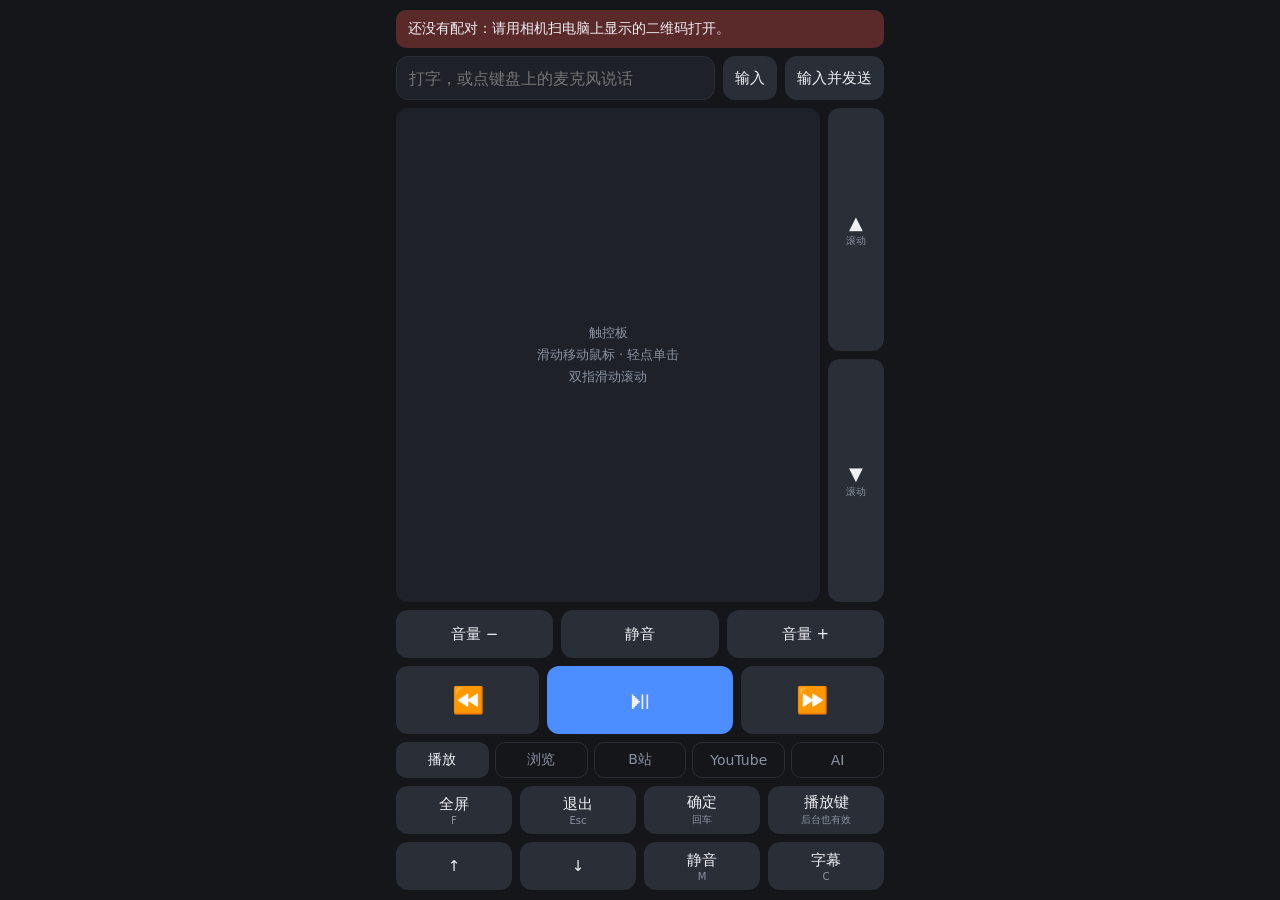
==== index.html @ 54c90971 "Merge feature/web-remote into dev" ====
<!doctype html>
<html lang="zh">
<head>
<meta charset="utf-8">
<meta name="viewport" content="width=device-width, initial-scale=1, maximum-scale=1, user-scalable=no, viewport-fit=cover">
<meta name="theme-color" content="#14161a">
<title>遥控器</title>
<style>
  :root { --bg:#14161a; --panel:#1e2127; --key:#2a2e36; --key-on:#3d4350; --text:#eef0f4; --dim:#8b93a3; --accent:#4c8dff; }
  * { box-sizing:border-box; -webkit-tap-highlight-color:transparent; -webkit-touch-callout:none; user-select:none; -webkit-user-select:none; }
  html { height:100%; }
  body { margin:0 auto; min-height:100%; min-height:100dvh; background:var(--bg); color:var(--text); font-family:system-ui,-apple-system,"PingFang SC",sans-serif; overscroll-behavior:none;
         display:flex; flex-direction:column; gap:8px; padding:10px 16px calc(10px + env(safe-area-inset-bottom)); max-width:520px; }
  html { background:var(--bg); }
  button { font:inherit; color:inherit; background:var(--key); border:0; border-radius:12px; min-height:48px; font-size:15px; padding:2px; touch-action:manipulation; }
  button.on { background:var(--key-on); }
  button small { display:block; font-size:10px; color:var(--dim); margin-top:1px; }
  .row { display:grid; gap:8px; }
  .c3 { grid-template-columns:repeat(3,1fr); }
  .c4 { grid-template-columns:repeat(4,1fr); }
  .main { grid-template-columns:1fr 1.3fr 1fr; }
  .main button { min-height:68px; font-size:26px; }
  .play { background:var(--accent); }
  .play.on { background:#3a6fd0; }
  .textrow { display:flex; gap:8px; }
  .textrow input { flex:1; min-width:0; font:inherit; font-size:16px; color:var(--text); background:var(--panel); border:1px solid var(--key); border-radius:12px; padding:0 12px; height:44px; user-select:text; -webkit-user-select:text; }
  .textrow button { min-height:44px; padding:0 12px; white-space:nowrap; }
  .padrow { flex:1; display:flex; gap:8px; min-height:140px; }
  #pad { flex:1; background:var(--panel); border-radius:12px; display:flex; align-items:center; justify-content:center; color:var(--dim); font-size:13px; text-align:center; line-height:1.7; touch-action:none; }
  #pad.on { background:#252931; }
  .strip { display:flex; flex-direction:column; gap:8px; width:56px; }
  .strip button { flex:1; font-size:18px; }
  .tabs { display:flex; gap:6px; }
  .tabs button { flex:1; min-height:36px; font-size:14px; border-radius:10px; background:transparent; color:var(--dim); border:1px solid var(--key); }
  .tabs button.sel { background:var(--key); color:var(--text); }
  .extra { display:none; }
  .extra.sel { display:grid; }
  #msg { display:none; background:#5a2a2a; border-radius:10px; padding:10px 12px; font-size:14px; }
</style>
</head>
<body>
<div id="msg"></div>

<div class="textrow">
  <input id="text" type="text" enterkeyhint="send" autocomplete="off" placeholder="打字，或点键盘上的麦克风说话">
  <button id="type">输入</button>
  <button id="typeEnter">输入并发送</button>
</div>

<div class="padrow">
  <div id="pad">触控板<br>滑动移动鼠标 · 轻点单击<br>双指滑动滚动</div>
  <div class="strip">
    <button data-scroll="250" data-repeat>▲<small>滚动</small></button>
    <button data-scroll="-250" data-repeat>▼<small>滚动</small></button>
  </div>
</div>

<div class="row c3">
  <button data-k="voldown" data-repeat>音量 −</button>
  <button data-k="mute">静音</button>
  <button data-k="volup" data-repeat>音量 +</button>
</div>

<div class="row main">
  <button data-k="left" data-repeat>⏪</button>
  <button data-k="space" class="play">⏯</button>
  <button data-k="right" data-repeat>⏩</button>
</div>

<div class="tabs">
  <button data-tab="play">播放</button>
  <button data-tab="web">浏览</button>
  <button data-tab="bili">B站</button>
  <button data-tab="yt">YouTube</button>
  <button data-tab="ai">AI</button>
</div>

<!-- data-k 是按键组合，mod 表示 Windows 的 Ctrl / Mac 的 Command；data-mac 是 Mac 上不同时的写法 -->
<div class="row c4 extra" id="play">
  <button data-k="f">全屏<small>F</small></button>
  <button data-k="esc">退出<small>Esc</small></button>
  <button data-k="enter">确定<small>回车</small></button>
  <button data-k="media">播放键<small>后台也有效</small></button>
  <button data-k="up" data-repeat>↑</button>
  <button data-k="down" data-repeat>↓</button>
  <button data-k="m">静音<small>M</small></button>
  <button data-k="c">字幕<small>C</small></button>
</div>

<div class="row c4 extra" id="web">
  <button data-k="alt+left" data-mac="mod+[">后退</button>
  <button data-k="alt+right" data-mac="mod+]">前进</button>
  <button data-k="mod+r">刷新</button>
  <button data-k="mod+l">地址栏</button>
  <button data-k="ctrl+shift+tab">◀ 标签</button>
  <button data-k="ctrl+tab">标签 ▶</button>
  <button data-k="mod+t">新标签</button>
  <button data-k="mod+w">关标签</button>
  <button data-k="shift+tab" data-repeat>上一项<small>Shift+Tab</small></button>
  <button data-k="tab" data-repeat>下一项<small>Tab</small></button>
  <button data-k="enter">确定<small>回车</small></button>
  <button data-k="alt+tab" data-mac="mod+tab">切换窗口</button>
  <button data-k="mod+=">放大</button>
  <button data-k="mod+-">缩小</button>
  <button data-k="pageup" data-repeat>上一页</button>
  <button data-k="pagedown" data-repeat>下一页</button>
</div>

<div class="row c4 extra" id="bili">
  <button data-k="[">上一集<small>[</small></button>
  <button data-k="]">下一集<small>]</small></button>
  <button data-k="d">弹幕<small>D</small></button>
  <button data-k="f">全屏<small>F</small></button>
  <button data-k="up" data-repeat>音量↑<small>播放器</small></button>
  <button data-k="down" data-repeat>音量↓<small>播放器</small></button>
  <button data-k="q">点赞<small>Q</small></button>
  <button data-k="e">收藏<small>E</small></button>
</div>

<div class="row c4 extra" id="yt">
  <button data-k="shift+p">上一个</button>
  <button data-k="shift+n">下一个</button>
  <button data-k="j" data-repeat>−10秒</button>
  <button data-k="l" data-repeat>+10秒</button>
  <button data-k="shift+,">减速</button>
  <button data-k="shift+.">加速</button>
  <button data-k="c">字幕<small>C</small></button>
  <button data-k="f">全屏<small>F</small></button>
  <button data-k="t">影院模式<small>T</small></button>
  <button data-k="i">小窗<small>I</small></button>
  <button data-k="m">静音<small>M</small></button>
  <button data-k="0">从头播<small>0</small></button>
</div>

<div class="row c4 extra" id="ai">
  <button data-k="win+h" data-mac="ctrl+alt+d">电脑听写<small>开 / 关</small></button>
  <button data-k="enter">发送<small>回车</small></button>
  <button data-k="shift+enter">换行</button>
  <button data-k="esc">停止<small>Esc</small></button>
  <button data-k="mod+shift+o">新对话</button>
  <button data-k="shift+esc">聚焦输入框<small>ChatGPT</small></button>
  <button data-k="alt+tab" data-mac="mod+tab">切换窗口</button>
  <button data-k="backspace" data-repeat>退格</button>
</div>

<script>
const PLATFORM = "__PLATFORM__";
const store = {
  get(k) { try { return localStorage.getItem(k); } catch (e) { return null; } },
  set(k, v) { try { localStorage.setItem(k, v); } catch (e) {} },
};
const token = location.hash.slice(1) || store.get("token") || "";
if (token) store.set("token", token);

const msg = document.getElementById("msg");
function showMsg(text) { msg.textContent = text; msg.style.display = text ? "block" : "none"; }
if (!token) showMsg("还没有配对：请用相机扫电脑上显示的二维码打开。");

function send(data) {
  return fetch("/api", {
    method: "POST",
    headers: { "Content-Type": "application/json", "X-Token": token },
    body: JSON.stringify(data),
  }).then(r => {
    if (r.status === 403) showMsg("配对失效：请重新扫电脑上的二维码。");
    else showMsg("");
  }).catch(() => showMsg("连不上电脑：确认遥控器程序开着，且手机和电脑在同一个 Wi-Fi。"));
}

// 按钮：按下立即触发，带 data-repeat 的长按连发
document.querySelectorAll("button[data-k], button[data-scroll]").forEach(btn => {
  let delay, repeat;
  const fire = () => send(btn.dataset.scroll
    ? { a: "scroll", dy: Number(btn.dataset.scroll) }
    : { a: "key", k: (PLATFORM === "mac" && btn.dataset.mac) || btn.dataset.k });
  const stop = () => { clearTimeout(delay); clearInterval(repeat); btn.classList.remove("on"); };
  btn.addEventListener("pointerdown", e => {
    e.preventDefault();
    btn.classList.add("on");
    fire();
    if (btn.hasAttribute("data-repeat")) delay = setTimeout(() => { repeat = setInterval(fire, 130); }, 400);
  });
  ["pointerup", "pointercancel", "pointerleave"].forEach(t => btn.addEventListener(t, stop));
  btn.addEventListener("contextmenu", e => e.preventDefault());
});

// 文字输入：手机上打字或听写，发到电脑当前的输入框里
const textInput = document.getElementById("text");
function sendText(enter) {
  const t = textInput.value.trim();
  if (!t && !enter) return;
  send({ a: "text", t, enter });
  textInput.value = "";
}
document.getElementById("type").addEventListener("click", () => sendText(false));
document.getElementById("typeEnter").addEventListener("click", () => sendText(true));
textInput.addEventListener("keydown", e => { if (e.key === "Enter") { e.preventDefault(); sendText(true); } });

// 分页
function selectTab(name) {
  document.querySelectorAll(".tabs button").forEach(b => b.classList.toggle("sel", b.dataset.tab === name));
  document.querySelectorAll(".extra").forEach(d => d.classList.toggle("sel", d.id === name));
  store.set("tab", name);
}
document.querySelectorAll(".tabs button").forEach(b => b.addEventListener("pointerdown", () => selectTab(b.dataset.tab)));
selectTab(document.querySelector('.extra[id="' + store.get("tab") + '"]') ? store.get("tab") : "play");

// 触控板
const pad = document.getElementById("pad");
const SPEED = 1.7;
const pointers = new Map();
let pending = { dx: 0, dy: 0, scroll: 0 }, busy = false;
let travel = 0, startTime = 0, maxPointers = 0;

function flush() {
  if (busy) return;
  const dx = Math.round(pending.dx), dy = Math.round(pending.dy), scroll = Math.round(pending.scroll);
  if (!dx && !dy && !scroll) return;
  pending.dx -= dx; pending.dy -= dy; pending.scroll -= scroll;
  busy = true;
  const jobs = [];
  if (dx || dy) jobs.push(send({ a: "move", dx, dy }));
  if (scroll) jobs.push(send({ a: "scroll", dy: scroll }));
  Promise.all(jobs).then(() => { busy = false; flush(); });
}

pad.addEventListener("pointerdown", e => {
  pad.setPointerCapture(e.pointerId);
  if (pointers.size === 0) { travel = 0; startTime = Date.now(); maxPointers = 0; }
  pointers.set(e.pointerId, { x: e.clientX, y: e.clientY });
  maxPointers = Math.max(maxPointers, pointers.size);
  pad.classList.add("on");
});
pad.addEventListener("pointermove", e => {
  const last = pointers.get(e.pointerId);
  if (!last) return;
  const dx = e.clientX - last.x, dy = e.clientY - last.y;
  last.x = e.clientX; last.y = e.clientY;
  travel += Math.abs(dx) + Math.abs(dy);
  if (pointers.size === 1) { pending.dx += dx * SPEED; pending.dy += dy * SPEED; }
  else pending.scroll += dy / pointers.size * 2.5;
  flush();
});
function padUp(e) {
  if (!pointers.delete(e.pointerId) || pointers.size) return;
  pad.classList.remove("on");
  if (e.type === "pointerup" && maxPointers === 1 && travel < 8 && Date.now() - startTime < 300) send({ a: "click" });
}
pad.addEventListener("pointerup", padUp);
pad.addEventListener("pointercancel", padUp);
</script>
</body>
</html>
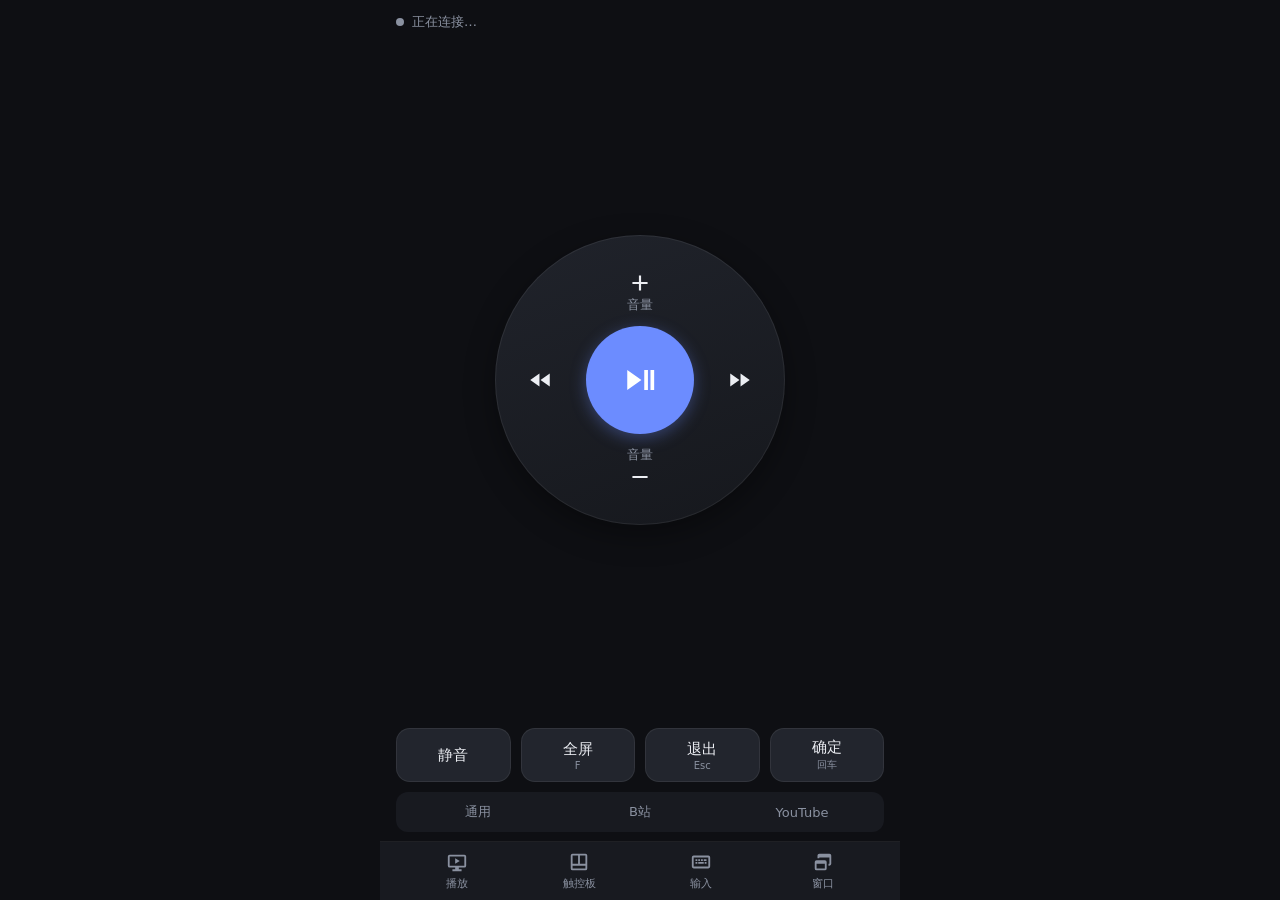
==== commit 5f9aafa9: "Redesign phone UI into four screens and add window switching Split the single crowded page into Play" ====
--- a/index.html
+++ b/index.html
@@ -3,148 +3,254 @@
 <head>
 <meta charset="utf-8">
 <meta name="viewport" content="width=device-width, initial-scale=1, maximum-scale=1, user-scalable=no, viewport-fit=cover">
-<meta name="theme-color" content="#14161a">
+<meta name="theme-color" content="#0e0f13">
+<meta name="apple-mobile-web-app-capable" content="yes">
+<meta name="mobile-web-app-capable" content="yes">
+<meta name="apple-mobile-web-app-status-bar-style" content="black-translucent">
+<meta name="apple-mobile-web-app-title" content="遥控器">
 <title>遥控器</title>
 <style>
-  :root { --bg:#14161a; --panel:#1e2127; --key:#2a2e36; --key-on:#3d4350; --text:#eef0f4; --dim:#8b93a3; --accent:#4c8dff; }
+  :root {
+    --bg:#0e0f13; --surface:#181a20; --key:#22252d; --key-on:#343945; --line:rgba(255,255,255,.07);
+    --text:#eceef3; --dim:#8a91a0; --accent:#6c8cff; --accent-on:#5270e0; --ok:#4cc38a; --bad:#e5645f;
+    --keyh:clamp(40px, 6.4dvh, 54px); --gap:10px;
+  }
   * { box-sizing:border-box; -webkit-tap-highlight-color:transparent; -webkit-touch-callout:none; user-select:none; -webkit-user-select:none; }
-  html { height:100%; }
-  body { margin:0 auto; min-height:100%; min-height:100dvh; background:var(--bg); color:var(--text); font-family:system-ui,-apple-system,"PingFang SC",sans-serif; overscroll-behavior:none;
-         display:flex; flex-direction:column; gap:8px; padding:10px 16px calc(10px + env(safe-area-inset-bottom)); max-width:520px; }
-  html { background:var(--bg); }
-  button { font:inherit; color:inherit; background:var(--key); border:0; border-radius:12px; min-height:48px; font-size:15px; padding:2px; touch-action:manipulation; }
-  button.on { background:var(--key-on); }
+  html { height:100%; background:var(--bg); }
+  body { margin:0 auto; height:100%; height:100dvh; max-width:520px; overflow:hidden; overscroll-behavior:none;
+         background:var(--bg); color:var(--text); font-family:system-ui,-apple-system,"PingFang SC","Microsoft YaHei",sans-serif;
+         display:flex; flex-direction:column; padding:calc(8px + env(safe-area-inset-top)) 16px 0; }
+  svg { width:22px; height:22px; fill:currentColor; display:block; margin:0 auto; pointer-events:none; }
+
+  /* 顶部状态 */
+  header { display:flex; align-items:center; gap:8px; height:28px; flex:none; font-size:13px; color:var(--dim); }
+  #dot { width:8px; height:8px; border-radius:50%; background:var(--dim); }
+  #dot.ok { background:var(--ok); } #dot.bad { background:var(--bad); }
+
+  /* 按键 */
+  button { font:inherit; color:inherit; background:var(--key); border:0; border-radius:14px; height:var(--keyh); font-size:15px; padding:0 2px;
+           box-shadow:inset 0 0 0 1px var(--line); touch-action:manipulation; transition:transform .08s, background .08s; }
+  button.on { background:var(--key-on); transform:scale(.96); }
   button small { display:block; font-size:10px; color:var(--dim); margin-top:1px; }
-  .row { display:grid; gap:8px; }
-  .c3 { grid-template-columns:repeat(3,1fr); }
-  .c4 { grid-template-columns:repeat(4,1fr); }
-  .main { grid-template-columns:1fr 1.3fr 1fr; }
-  .main button { min-height:68px; font-size:26px; }
-  .play { background:var(--accent); }
-  .play.on { background:#3a6fd0; }
-  .textrow { display:flex; gap:8px; }
-  .textrow input { flex:1; min-width:0; font:inherit; font-size:16px; color:var(--text); background:var(--panel); border:1px solid var(--key); border-radius:12px; padding:0 12px; height:44px; user-select:text; -webkit-user-select:text; }
-  .textrow button { min-height:44px; padding:0 12px; white-space:nowrap; }
-  .padrow { flex:1; display:flex; gap:8px; min-height:140px; }
-  #pad { flex:1; background:var(--panel); border-radius:12px; display:flex; align-items:center; justify-content:center; color:var(--dim); font-size:13px; text-align:center; line-height:1.7; touch-action:none; }
-  #pad.on { background:#252931; }
-  .strip { display:flex; flex-direction:column; gap:8px; width:56px; }
-  .strip button { flex:1; font-size:18px; }
-  .tabs { display:flex; gap:6px; }
-  .tabs button { flex:1; min-height:36px; font-size:14px; border-radius:10px; background:transparent; color:var(--dim); border:1px solid var(--key); }
-  .tabs button.sel { background:var(--key); color:var(--text); }
-  .extra { display:none; }
-  .extra.sel { display:grid; }
-  #msg { display:none; background:#5a2a2a; border-radius:10px; padding:10px 12px; font-size:14px; }
+  .grid { display:grid; grid-template-columns:repeat(4,1fr); gap:var(--gap); }
+  .label { font-size:12px; color:var(--dim); margin:2px 2px -4px; }
+
+  /* 页面 */
+  .screen { flex:1; min-height:0; display:none; flex-direction:column; gap:var(--gap); padding:6px 0 10px; }
+  body[data-screen="play"] #play, body[data-screen="pad"] #padscreen, body[data-screen="type"] #type, body[data-screen="wins"] #wins { display:flex; }
+
+  /* 窗口页 */
+  #winlist { flex:1; min-height:0; overflow-y:auto; -webkit-overflow-scrolling:touch; display:flex; flex-direction:column; gap:6px; border-radius:14px; }
+  #winlist button { flex:none; height:auto; min-height:52px; padding:8px 14px; text-align:left; font-size:14px; touch-action:pan-y;
+                    white-space:nowrap; overflow:hidden; text-overflow:ellipsis; background:var(--surface); }
+  #winlist button small { margin:0 0 2px; font-size:11px; }
+  #winlist button.active { box-shadow:inset 0 0 0 1.5px var(--accent); }
+  #winlist p { color:var(--dim); font-size:13px; text-align:center; margin:auto; }
+
+  /* 播放页：圆盘 */
+  .ringwrap { flex:1; min-height:0; display:flex; align-items:center; justify-content:center; }
+  .ring { --size:min(68vw, 36dvh, 290px); width:var(--size); height:var(--size); border-radius:50%; overflow:hidden; flex:none;
+          background:linear-gradient(160deg,#20232b,#16181d); box-shadow:inset 0 0 0 1px var(--line), 0 10px 30px rgba(0,0,0,.35);
+          display:grid; grid-template:1fr 1.2fr 1fr / 1fr 1.2fr 1fr; }
+  .ring button { background:transparent; box-shadow:none; border-radius:0; height:auto; font-size:13px; color:var(--dim); }
+  .ring button svg { width:26px; height:26px; color:var(--text); }
+  .ring button.on { background:rgba(255,255,255,.07); transform:none; }
+  .ring .up { grid-area:1/1/2/4; padding-top:8%; } .ring .down { grid-area:3/1/4/4; padding-bottom:8%; }
+  .ring .lt { grid-area:2/1; } .ring .rt { grid-area:2/3; }
+  .ring .mid { grid-area:2/2; border-radius:50%; background:var(--accent); color:#fff; box-shadow:0 4px 16px rgba(108,140,255,.35); }
+  .ring .mid svg { width:34px; height:34px; color:#fff; }
+  .ring .mid.on { background:var(--accent-on); transform:scale(.95); }
+
+  /* 网站切换 */
+  .chips { display:flex; gap:6px; background:var(--surface); border-radius:12px; padding:4px; flex:none; }
+  .chips button { flex:1; height:32px; font-size:13px; border-radius:9px; background:transparent; box-shadow:none; color:var(--dim); }
+  .chips button.sel { background:var(--key-on); color:var(--text); }
+  .site { display:none; } .site.sel { display:grid; }
+
+  /* 触控板页 */
+  .padrow { flex:1; min-height:120px; display:flex; gap:var(--gap); }
+  #pad { flex:1; background:var(--surface); border-radius:18px; box-shadow:inset 0 0 0 1px var(--line); display:flex; align-items:center; justify-content:center;
+         color:var(--dim); font-size:12px; text-align:center; line-height:1.9; touch-action:none; }
+  #pad.on { background:#1d2027; }
+  .strip { display:flex; flex-direction:column; gap:var(--gap); width:52px; }
+  .strip button { flex:1; height:auto; }
+
+  /* 输入页 */
+  textarea { font:inherit; font-size:16px; color:var(--text); background:var(--surface); border:0; box-shadow:inset 0 0 0 1px var(--line); border-radius:14px;
+             padding:12px 14px; height:92px; resize:none; outline:none; flex:none; user-select:text; -webkit-user-select:text; }
+  textarea:focus { box-shadow:inset 0 0 0 1.5px var(--accent); }
+  .sendrow { display:grid; grid-template-columns:1fr 1.4fr; gap:var(--gap); }
+  .primary { background:var(--accent); color:#fff; box-shadow:none; } .primary.on { background:var(--accent-on); }
+  .spacer { flex:1; }
+
+  /* 常驻的音量和播放 */
+  .dock { display:grid; grid-template-columns:1fr 1.3fr 1fr; gap:var(--gap); flex:none; }
+  body[data-screen="play"] .dock { display:none; }
+
+  /* 底部导航 */
+  nav { display:flex; flex:none; margin:0 -16px; padding:6px 16px calc(6px + env(safe-area-inset-bottom)); background:var(--surface); box-shadow:0 -1px 0 var(--line); }
+  nav button { flex:1; height:46px; background:transparent; box-shadow:none; border-radius:10px; color:var(--dim); font-size:11px; }
+  nav button svg { margin-bottom:3px; }
+  nav button.sel { color:var(--accent); }
+  nav button.on { transform:none; background:transparent; }
+
+  #toast { position:fixed; left:50%; top:calc(44px + env(safe-area-inset-top)); transform:translateX(-50%); max-width:86vw; background:#2b2f39; color:var(--text);
+           padding:9px 14px; border-radius:12px; font-size:13px; box-shadow:0 6px 24px rgba(0,0,0,.4); opacity:0; pointer-events:none; transition:opacity .2s; z-index:9; }
+  #toast.show { opacity:1; } #toast.bad { background:#5a2a2a; }
 </style>
 </head>
-<body>
-<div id="msg"></div>
-
-<div class="textrow">
-  <input id="text" type="text" enterkeyhint="send" autocomplete="off" placeholder="打字，或点键盘上的麦克风说话">
-  <button id="type">输入</button>
-  <button id="typeEnter">输入并发送</button>
+<body data-screen="play">
+
+<svg style="display:none">
+  <symbol id="i-play" viewBox="0 0 24 24"><path d="M3 5v14l10-7zM15 5h2.6v14H15zM19.4 5H22v14h-2.6z"/></symbol>
+  <symbol id="i-rew" viewBox="0 0 24 24"><path d="M11.5 6v12L3 12zM21 6v12l-8.5-6z"/></symbol>
+  <symbol id="i-ff" viewBox="0 0 24 24"><path d="M12.5 6v12l8.5-6zM3 6v12l8.5-6z"/></symbol>
+  <symbol id="i-plus" viewBox="0 0 24 24"><path d="M11 5h2v6h6v2h-6v6h-2v-6H5v-2h6z"/></symbol>
+  <symbol id="i-minus" viewBox="0 0 24 24"><path d="M5 11h14v2H5z"/></symbol>
+  <symbol id="i-pad" viewBox="0 0 24 24"><path d="M5 3h14a2 2 0 0 1 2 2v14a2 2 0 0 1-2 2H5a2 2 0 0 1-2-2V5a2 2 0 0 1 2-2zm0 2v9h6V5zm8 0v9h6V5zM5 16v3h14v-3z"/></symbol>
+  <symbol id="i-kbd" viewBox="0 0 24 24"><path d="M4 5h16a2 2 0 0 1 2 2v10a2 2 0 0 1-2 2H4a2 2 0 0 1-2-2V7a2 2 0 0 1 2-2zm0 2v10h16V7zm2 2h2v2H6zm3 0h2v2H9zm3 0h2v2h-2zm3 0h3v2h-3zM6 12h2v2H6zm3 0h6v2H9zm7 0h2v2h-2z"/></symbol>
+  <symbol id="i-win" viewBox="0 0 24 24"><path d="M8 3h11a2 2 0 0 1 2 2v9a2 2 0 0 1-2 2h-1v-2h1V7H8v1H6V5a2 2 0 0 1 2-2zM5 10h9a2 2 0 0 1 2 2v7a2 2 0 0 1-2 2H5a2 2 0 0 1-2-2v-7a2 2 0 0 1 2-2zm0 4v5h9v-5z"/></symbol>
+  <symbol id="i-tv"viewBox="0 0 24 24"><path d="M4 4h16a2 2 0 0 1 2 2v10a2 2 0 0 1-2 2h-6v2h3v2H7v-2h3v-2H4a2 2 0 0 1-2-2V6a2 2 0 0 1 2-2zm0 2v10h16V6zm6 2l5 3-5 3z"/></symbol>
+</svg>
+
+<header><span id="dot"></span><span id="status">正在连接…</span></header>
+<div id="toast"></div>
+
+<!-- data-k 是按键组合；mod 表示 Windows 的 Ctrl / Mac 的 Command；data-mac 是 Mac 上写法不同时用的；data-repeat 表示长按连发 -->
+
+<!-- 播放 -->
+<section class="screen" id="play">
+  <div class="ringwrap">
+    <div class="ring">
+      <button class="up" data-k="volup" data-repeat><svg><use href="#i-plus"/></svg>音量</button>
+      <button class="lt" data-k="left" data-repeat><svg><use href="#i-rew"/></svg></button>
+      <button class="mid" data-k="space"><svg><use href="#i-play"/></svg></button>
+      <button class="rt" data-k="right" data-repeat><svg><use href="#i-ff"/></svg></button>
+      <button class="down" data-k="voldown" data-repeat>音量<svg><use href="#i-minus"/></svg></button>
+    </div>
+  </div>
+
+  <div class="grid">
+    <button data-k="mute">静音</button>
+    <button data-k="f">全屏<small>F</small></button>
+    <button data-k="esc">退出<small>Esc</small></button>
+    <button data-k="enter">确定<small>回车</small></button>
+  </div>
+
+  <div class="chips">
+    <button data-site="any">通用</button>
+    <button data-site="bili">B站</button>
+    <button data-site="yt">YouTube</button>
+  </div>
+
+  <div class="grid site" id="any">
+    <button data-k="up" data-repeat>↑</button>
+    <button data-k="down" data-repeat>↓</button>
+    <button data-k="c">字幕<small>C</small></button>
+    <button data-k="media">播放键<small>后台也有效</small></button>
+  </div>
+  <div class="grid site" id="bili">
+    <button data-k="[">上一集</button>
+    <button data-k="]">下一集</button>
+    <button data-k="d">弹幕</button>
+    <button data-k="m">静音<small>播放器</small></button>
+    <button data-k="up" data-repeat>音量 +<small>播放器</small></button>
+    <button data-k="down" data-repeat>音量 −<small>播放器</small></button>
+    <button data-k="q">点赞</button>
+    <button data-k="e">收藏</button>
+  </div>
+  <div class="grid site" id="yt">
+    <button data-k="shift+p">上一个</button>
+    <button data-k="shift+n">下一个</button>
+    <button data-k="j" data-repeat>−10 秒</button>
+    <button data-k="l" data-repeat>+10 秒</button>
+    <button data-k="shift+,">减速</button>
+    <button data-k="shift+.">加速</button>
+    <button data-k="c">字幕</button>
+    <button data-k="t">影院模式</button>
+  </div>
+</section>
+
+<!-- 触控板 -->
+<section class="screen" id="padscreen">
+  <div class="padrow">
+    <div id="pad">滑动移动鼠标　轻点单击　连点两下双击<br>双指轻点右键　双指滑动滚动</div>
+    <div class="strip">
+      <button data-scroll="250" data-repeat>▲</button>
+      <button data-scroll="-250" data-repeat>▼</button>
+    </div>
+  </div>
+  <div class="label">浏览器</div>
+  <div class="grid">
+    <button data-k="alt+left" data-mac="mod+[">后退</button>
+    <button data-k="alt+right" data-mac="mod+]">前进</button>
+    <button data-k="mod+r">刷新</button>
+    <button data-k="mod+w">关标签</button>
+    <button data-k="ctrl+shift+tab">◀ 标签</button>
+    <button data-k="ctrl+tab">标签 ▶</button>
+    <button data-k="mod+-">缩小</button>
+    <button data-k="mod+=">放大</button>
+  </div>
+</section>
+
+<!-- 输入 -->
+<section class="screen" id="type">
+  <textarea id="text" enterkeyhint="send" autocomplete="off" placeholder="在这里打字，或点键盘上的麦克风说话。内容会输入到电脑当前的输入框。"></textarea>
+  <div class="sendrow">
+    <button id="sendText">只输入</button>
+    <button id="sendEnter" class="primary">输入并回车</button>
+  </div>
+  <div class="label">按键</div>
+  <div class="grid">
+    <button data-k="enter">回车</button>
+    <button data-k="shift+enter">换行</button>
+    <button data-k="backspace" data-repeat>退格</button>
+    <button data-k="esc">Esc</button>
+    <button data-k="mod+a">全选</button>
+    <button data-k="mod+z">撤销</button>
+    <button data-k="tab" data-repeat>Tab</button>
+    <button data-k="alt+tab" data-mac="mod+tab">切换窗口</button>
+  </div>
+  <div class="label">快捷操作</div>
+  <div class="grid">
+    <button data-k="mod+l">地址栏<small>浏览器</small></button>
+    <button data-k="mod+t">新标签<small>浏览器</small></button>
+    <button data-k="mod+shift+o">新对话<small>AI</small></button>
+    <button data-k="win+h" data-mac="ctrl+alt+d">电脑听写<small>开 / 关</small></button>
+  </div>
+  <div class="spacer"></div>
+</section>
+
+<!-- 窗口 -->
+<section class="screen" id="wins">
+  <div class="label">点一下切换到那个窗口</div>
+  <div id="winlist"></div>
+  <div class="grid">
+    <button data-k="alt+tab" data-mac="mod+tab">上一个窗口</button>
+    <button data-k="win+tab" data-mac="ctrl+up">全部窗口<small>再用触控板选</small></button>
+    <button data-k="win+up" data-mac="ctrl+mod+f">最大化</button>
+    <button data-k="win+down" data-mac="mod+m">最小化</button>
+    <button data-k="win+shift+right" data-only="win">换屏幕<small>移到电视</small></button>
+    <button data-k="f11" data-only="win">网页全屏<small>F11</small></button>
+  </div>
+</section>
+
+<div class="dock">
+  <button data-k="voldown" data-repeat><svg><use href="#i-minus"/></svg></button>
+  <button data-k="space"><svg><use href="#i-play"/></svg></button>
+  <button data-k="volup" data-repeat><svg><use href="#i-plus"/></svg></button>
 </div>
 
-<div class="padrow">
-  <div id="pad">触控板<br>滑动移动鼠标 · 轻点单击<br>双指滑动滚动</div>
-  <div class="strip">
-    <button data-scroll="250" data-repeat>▲<small>滚动</small></button>
-    <button data-scroll="-250" data-repeat>▼<small>滚动</small></button>
-  </div>
-</div>
-
-<div class="row c3">
-  <button data-k="voldown" data-repeat>音量 −</button>
-  <button data-k="mute">静音</button>
-  <button data-k="volup" data-repeat>音量 +</button>
-</div>
-
-<div class="row main">
-  <button data-k="left" data-repeat>⏪</button>
-  <button data-k="space" class="play">⏯</button>
-  <button data-k="right" data-repeat>⏩</button>
-</div>
-
-<div class="tabs">
-  <button data-tab="play">播放</button>
-  <button data-tab="web">浏览</button>
-  <button data-tab="bili">B站</button>
-  <button data-tab="yt">YouTube</button>
-  <button data-tab="ai">AI</button>
-</div>
-
-<!-- data-k 是按键组合，mod 表示 Windows 的 Ctrl / Mac 的 Command；data-mac 是 Mac 上不同时的写法 -->
-<div class="row c4 extra" id="play">
-  <button data-k="f">全屏<small>F</small></button>
-  <button data-k="esc">退出<small>Esc</small></button>
-  <button data-k="enter">确定<small>回车</small></button>
-  <button data-k="media">播放键<small>后台也有效</small></button>
-  <button data-k="up" data-repeat>↑</button>
-  <button data-k="down" data-repeat>↓</button>
-  <button data-k="m">静音<small>M</small></button>
-  <button data-k="c">字幕<small>C</small></button>
-</div>
-
-<div class="row c4 extra" id="web">
-  <button data-k="alt+left" data-mac="mod+[">后退</button>
-  <button data-k="alt+right" data-mac="mod+]">前进</button>
-  <button data-k="mod+r">刷新</button>
-  <button data-k="mod+l">地址栏</button>
-  <button data-k="ctrl+shift+tab">◀ 标签</button>
-  <button data-k="ctrl+tab">标签 ▶</button>
-  <button data-k="mod+t">新标签</button>
-  <button data-k="mod+w">关标签</button>
-  <button data-k="shift+tab" data-repeat>上一项<small>Shift+Tab</small></button>
-  <button data-k="tab" data-repeat>下一项<small>Tab</small></button>
-  <button data-k="enter">确定<small>回车</small></button>
-  <button data-k="alt+tab" data-mac="mod+tab">切换窗口</button>
-  <button data-k="mod+=">放大</button>
-  <button data-k="mod+-">缩小</button>
-  <button data-k="pageup" data-repeat>上一页</button>
-  <button data-k="pagedown" data-repeat>下一页</button>
-</div>
-
-<div class="row c4 extra" id="bili">
-  <button data-k="[">上一集<small>[</small></button>
-  <button data-k="]">下一集<small>]</small></button>
-  <button data-k="d">弹幕<small>D</small></button>
-  <button data-k="f">全屏<small>F</small></button>
-  <button data-k="up" data-repeat>音量↑<small>播放器</small></button>
-  <button data-k="down" data-repeat>音量↓<small>播放器</small></button>
-  <button data-k="q">点赞<small>Q</small></button>
-  <button data-k="e">收藏<small>E</small></button>
-</div>
-
-<div class="row c4 extra" id="yt">
-  <button data-k="shift+p">上一个</button>
-  <button data-k="shift+n">下一个</button>
-  <button data-k="j" data-repeat>−10秒</button>
-  <button data-k="l" data-repeat>+10秒</button>
-  <button data-k="shift+,">减速</button>
-  <button data-k="shift+.">加速</button>
-  <button data-k="c">字幕<small>C</small></button>
-  <button data-k="f">全屏<small>F</small></button>
-  <button data-k="t">影院模式<small>T</small></button>
-  <button data-k="i">小窗<small>I</small></button>
-  <button data-k="m">静音<small>M</small></button>
-  <button data-k="0">从头播<small>0</small></button>
-</div>
-
-<div class="row c4 extra" id="ai">
-  <button data-k="win+h" data-mac="ctrl+alt+d">电脑听写<small>开 / 关</small></button>
-  <button data-k="enter">发送<small>回车</small></button>
-  <button data-k="shift+enter">换行</button>
-  <button data-k="esc">停止<small>Esc</small></button>
-  <button data-k="mod+shift+o">新对话</button>
-  <button data-k="shift+esc">聚焦输入框<small>ChatGPT</small></button>
-  <button data-k="alt+tab" data-mac="mod+tab">切换窗口</button>
-  <button data-k="backspace" data-repeat>退格</button>
-</div>
+<nav>
+  <button data-go="play"><svg><use href="#i-tv"/></svg>播放</button>
+  <button data-go="pad"><svg><use href="#i-pad"/></svg>触控板</button>
+  <button data-go="type"><svg><use href="#i-kbd"/></svg>输入</button>
+  <button data-go="wins"><svg><use href="#i-win"/></svg>窗口</button>
+</nav>
 
 <script>
 const PLATFORM = "__PLATFORM__";
+const HOST = __HOST__;
 const store = {
   get(k) { try { return localStorage.getItem(k); } catch (e) { return null; } },
   set(k, v) { try { localStorage.setItem(k, v); } catch (e) {} },
@@ -152,20 +258,37 @@
 const token = location.hash.slice(1) || store.get("token") || "";
 if (token) store.set("token", token);
 
-const msg = document.getElementById("msg");
-function showMsg(text) { msg.textContent = text; msg.style.display = text ? "block" : "none"; }
-if (!token) showMsg("还没有配对：请用相机扫电脑上显示的二维码打开。");
-
+// 连接状态和提示
+const dot = document.getElementById("dot"), statusText = document.getElementById("status"), toastBox = document.getElementById("toast");
+let toastTimer;
+function toast(text, bad) {
+  toastBox.textContent = text;
+  toastBox.className = "show" + (bad ? " bad" : "");
+  clearTimeout(toastTimer);
+  toastTimer = setTimeout(() => { toastBox.className = ""; }, bad ? 4000 : 1200);
+}
+function setStatus(ok, text) {
+  if (!ok && dot.className !== "bad") toast(text, true);
+  dot.className = ok ? "ok" : "bad";
+  statusText.textContent = ok ? "已连接 · " + HOST : text;
+}
+
+// 发指令给电脑；成功返回 true（有数据时返回数据），失败返回 false
 function send(data) {
+  if (!token) { setStatus(false, "还没配对：请扫电脑上的二维码打开"); return Promise.resolve(false); }
   return fetch("/api", {
     method: "POST",
     headers: { "Content-Type": "application/json", "X-Token": token },
     body: JSON.stringify(data),
   }).then(r => {
-    if (r.status === 403) showMsg("配对失效：请重新扫电脑上的二维码。");
-    else showMsg("");
-  }).catch(() => showMsg("连不上电脑：确认遥控器程序开着，且手机和电脑在同一个 Wi-Fi。"));
-}
+    if (r.status === 403) setStatus(false, "配对失效：请重新扫电脑上的二维码");
+    else setStatus(true);
+    if (!r.ok) return false;
+    return r.status === 200 ? r.json() : true;
+  }).catch(() => { setStatus(false, "连不上电脑：检查程序是否开着、是否同一个 Wi-Fi"); return false; });
+}
+send({ a: "ping" });
+document.addEventListener("visibilitychange", () => { if (!document.hidden) send({ a: "ping" }); });
 
 // 按钮：按下立即触发，带 data-repeat 的长按连发
 document.querySelectorAll("button[data-k], button[data-scroll]").forEach(btn => {
@@ -184,26 +307,60 @@
   btn.addEventListener("contextmenu", e => e.preventDefault());
 });
 
+// 页面和网站切换，记住上次的选择
+function pick(selector, attr, value, storeKey) {
+  document.querySelectorAll(selector).forEach(b => b.classList.toggle("sel", b.dataset[attr] === value));
+  store.set(storeKey, value);
+}
+function go(screen) {
+  document.body.dataset.screen = screen;
+  pick("nav button", "go", screen, "screen");
+  if (document.activeElement) document.activeElement.blur();
+  if (screen === "wins") loadWindows();
+}
+
+// 窗口列表：点一项就把那个窗口切到最前
+const winList = document.getElementById("winlist");
+function loadWindows() {
+  send({ a: "windows" }).then(list => {
+    winList.textContent = "";
+    if (!Array.isArray(list) || !list.length) {
+      const p = document.createElement("p");
+      p.textContent = list === false ? "读取不到窗口列表" : "没有打开的窗口";
+      winList.appendChild(p);
+      return;
+    }
+    list.forEach(w => {
+      const btn = document.createElement("button");
+      if (w.active) btn.className = "active";
+      if (w.app) { const app = document.createElement("small"); app.textContent = w.app; btn.appendChild(app); }
+      btn.appendChild(document.createTextNode(w.title));
+      btn.addEventListener("click", () => send({ a: "focus", id: w.id }).then(() => setTimeout(loadWindows, 350)));
+      winList.appendChild(btn);
+    });
+  });
+}
+document.querySelectorAll("[data-only]").forEach(b => { if (b.dataset.only !== PLATFORM) b.remove(); });
+document.querySelectorAll("#wins .grid button").forEach(b => b.addEventListener("pointerup", () => setTimeout(loadWindows, 500)));
+function setSite(site) {
+  pick(".chips button", "site", site, "site");
+  document.querySelectorAll(".site").forEach(d => d.classList.toggle("sel", d.id === site));
+}
+document.querySelectorAll("nav button").forEach(b => b.addEventListener("pointerdown", () => go(b.dataset.go)));
+document.querySelectorAll(".chips button").forEach(b => b.addEventListener("pointerdown", () => setSite(b.dataset.site)));
+go(["play", "pad", "type", "wins"].includes(store.get("screen")) ? store.get("screen") : "play");
+setSite(["any", "bili", "yt"].includes(store.get("site")) ? store.get("site") : "any");
+
 // 文字输入：手机上打字或听写，发到电脑当前的输入框里
 const textInput = document.getElementById("text");
 function sendText(enter) {
   const t = textInput.value.trim();
-  if (!t && !enter) return;
-  send({ a: "text", t, enter });
-  textInput.value = "";
-}
-document.getElementById("type").addEventListener("click", () => sendText(false));
-document.getElementById("typeEnter").addEventListener("click", () => sendText(true));
-textInput.addEventListener("keydown", e => { if (e.key === "Enter") { e.preventDefault(); sendText(true); } });
-
-// 分页
-function selectTab(name) {
-  document.querySelectorAll(".tabs button").forEach(b => b.classList.toggle("sel", b.dataset.tab === name));
-  document.querySelectorAll(".extra").forEach(d => d.classList.toggle("sel", d.id === name));
-  store.set("tab", name);
-}
-document.querySelectorAll(".tabs button").forEach(b => b.addEventListener("pointerdown", () => selectTab(b.dataset.tab)));
-selectTab(document.querySelector('.extra[id="' + store.get("tab") + '"]') ? store.get("tab") : "play");
+  if (!t && !enter) { toast("先在上面输入文字"); return; }
+  send({ a: "text", t, enter }).then(ok => { if (ok) { textInput.value = ""; toast(enter ? "已输入并回车" : "已输入"); } });
+}
+document.getElementById("sendText").addEventListener("click", () => sendText(false));
+document.getElementById("sendEnter").addEventListener("click", () => sendText(true));
+textInput.addEventListener("keydown", e => { if (e.key === "Enter" && !e.isComposing) { e.preventDefault(); sendText(true); } });
 
 // 触控板
 const pad = document.getElementById("pad");
@@ -244,7 +401,9 @@
 function padUp(e) {
   if (!pointers.delete(e.pointerId) || pointers.size) return;
   pad.classList.remove("on");
-  if (e.type === "pointerup" && maxPointers === 1 && travel < 8 && Date.now() - startTime < 300) send({ a: "click" });
+  const quick = e.type === "pointerup" && Date.now() - startTime < 300;
+  if (quick && maxPointers === 1 && travel < 8) send({ a: "click" });
+  else if (quick && maxPointers === 2 && travel < 16) send({ a: "click", right: true });
 }
 pad.addEventListener("pointerup", padUp);
 pad.addEventListener("pointercancel", padUp);
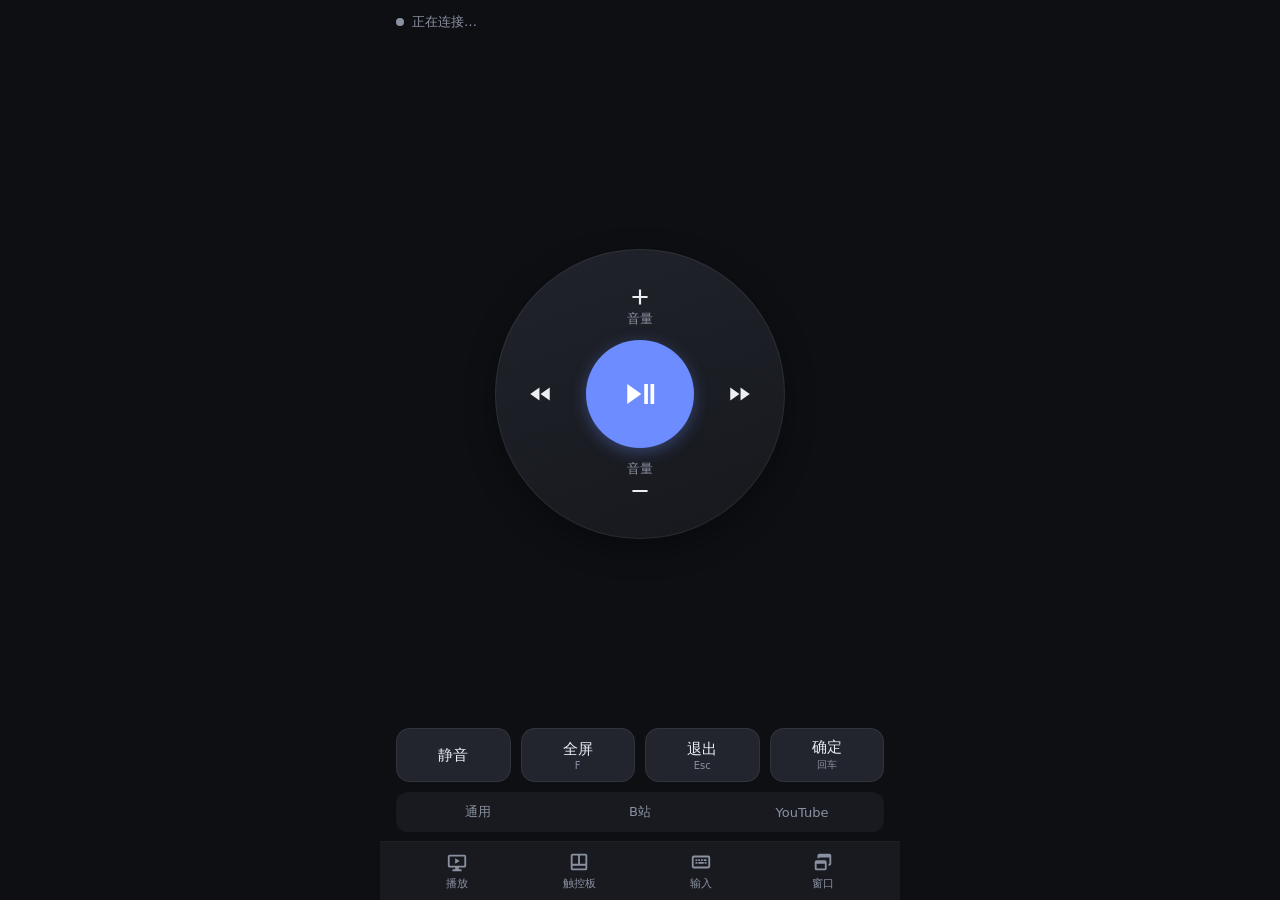
==== commit e0d3a923: "Merge feature/play-state-and-pad into dev" ====
--- a/index.html
+++ b/index.html
@@ -69,15 +69,25 @@
 
   /* 触控板页 */
   .padrow { flex:1; min-height:120px; display:flex; gap:var(--gap); }
-  #pad { flex:1; background:var(--surface); border-radius:18px; box-shadow:inset 0 0 0 1px var(--line); display:flex; align-items:center; justify-content:center;
+  .pad { flex:1; background:var(--surface); border-radius:18px; box-shadow:inset 0 0 0 1px var(--line); display:flex; align-items:center; justify-content:center;
          color:var(--dim); font-size:12px; text-align:center; line-height:1.9; touch-action:none; }
-  #pad.on { background:#1d2027; }
+  .pad.on { background:#1d2027; }
+
+  /* 播放键：播放中是实心亮色 + 暂停图标，暂停时是空心描边 + 播放图标 */
+  .playbtn svg { display:none; }
+  .playbtn[data-state="unknown"] .s-unknown, .playbtn[data-state="playing"] .s-pause, .playbtn[data-state="paused"] .s-play { display:block; }
+  .playbtn, .ring .playbtn { background:var(--accent); color:#fff; box-shadow:0 4px 16px rgba(108,140,255,.35); }
+  .playbtn.on, .ring .playbtn.on { background:var(--accent-on); }
+  .playbtn[data-state="paused"], .ring .playbtn[data-state="paused"] { background:var(--key); color:var(--accent); box-shadow:inset 0 0 0 2px var(--accent); }
+  .ring .playbtn[data-state="paused"] svg { color:var(--accent); }
+  #now { flex:none; height:18px; font-size:13px; color:var(--dim); text-align:center; white-space:nowrap; overflow:hidden; text-overflow:ellipsis; }
+  #now b { color:var(--text); font-weight:500; }
   .strip { display:flex; flex-direction:column; gap:var(--gap); width:52px; }
   .strip button { flex:1; height:auto; }
 
   /* 输入页 */
   textarea { font:inherit; font-size:16px; color:var(--text); background:var(--surface); border:0; box-shadow:inset 0 0 0 1px var(--line); border-radius:14px;
-             padding:12px 14px; height:92px; resize:none; outline:none; flex:none; user-select:text; -webkit-user-select:text; }
+             padding:10px 14px; height:62px; resize:none; outline:none; flex:none; user-select:text; -webkit-user-select:text; }
   textarea:focus { box-shadow:inset 0 0 0 1.5px var(--accent); }
   .sendrow { display:grid; grid-template-columns:1fr 1.4fr; gap:var(--gap); }
   .primary { background:var(--accent); color:#fff; box-shadow:none; } .primary.on { background:var(--accent-on); }
@@ -103,7 +113,9 @@
 
 <svg style="display:none">
   <symbol id="i-play" viewBox="0 0 24 24"><path d="M3 5v14l10-7zM15 5h2.6v14H15zM19.4 5H22v14h-2.6z"/></symbol>
-  <symbol id="i-rew" viewBox="0 0 24 24"><path d="M11.5 6v12L3 12zM21 6v12l-8.5-6z"/></symbol>
+  <symbol id="i-playonly" viewBox="0 0 24 24"><path d="M7 4v16l13-8z"/></symbol>
+  <symbol id="i-pause" viewBox="0 0 24 24"><path d="M6 4h4v16H6zM14 4h4v16h-4z"/></symbol>
+  <symbol id="i-rew"viewBox="0 0 24 24"><path d="M11.5 6v12L3 12zM21 6v12l-8.5-6z"/></symbol>
   <symbol id="i-ff" viewBox="0 0 24 24"><path d="M12.5 6v12l8.5-6zM3 6v12l8.5-6z"/></symbol>
   <symbol id="i-plus" viewBox="0 0 24 24"><path d="M11 5h2v6h6v2h-6v6h-2v-6H5v-2h6z"/></symbol>
   <symbol id="i-minus" viewBox="0 0 24 24"><path d="M5 11h14v2H5z"/></symbol>
@@ -120,11 +132,12 @@
 
 <!-- 播放 -->
 <section class="screen" id="play">
+  <div id="now"></div>
   <div class="ringwrap">
     <div class="ring">
       <button class="up" data-k="volup" data-repeat><svg><use href="#i-plus"/></svg>音量</button>
       <button class="lt" data-k="left" data-repeat><svg><use href="#i-rew"/></svg></button>
-      <button class="mid" data-k="space"><svg><use href="#i-play"/></svg></button>
+      <button class="mid playbtn" data-k="space" data-state="unknown"><svg class="s-unknown"><use href="#i-play"/></svg><svg class="s-play"><use href="#i-playonly"/></svg><svg class="s-pause"><use href="#i-pause"/></svg></button>
       <button class="rt" data-k="right" data-repeat><svg><use href="#i-ff"/></svg></button>
       <button class="down" data-k="voldown" data-repeat>音量<svg><use href="#i-minus"/></svg></button>
     </div>
@@ -174,7 +187,7 @@
 <!-- 触控板 -->
 <section class="screen" id="padscreen">
   <div class="padrow">
-    <div id="pad">滑动移动鼠标　轻点单击　连点两下双击<br>双指轻点右键　双指滑动滚动</div>
+    <div class="pad">滑动移动鼠标　轻点单击　连点两下双击<br>双指轻点右键　双指滑动滚动</div>
     <div class="strip">
       <button data-scroll="250" data-repeat>▲</button>
       <button data-scroll="-250" data-repeat>▼</button>
@@ -200,25 +213,27 @@
     <button id="sendText">只输入</button>
     <button id="sendEnter" class="primary">输入并回车</button>
   </div>
-  <div class="label">按键</div>
+  <div class="padrow">
+    <div class="pad">触控板</div>
+    <div class="strip">
+      <button data-scroll="250" data-repeat>▲</button>
+      <button data-scroll="-250" data-repeat>▼</button>
+    </div>
+  </div>
   <div class="grid">
     <button data-k="enter">回车</button>
     <button data-k="shift+enter">换行</button>
     <button data-k="backspace" data-repeat>退格</button>
-    <button data-k="esc">Esc</button>
+    <button data-k="esc">停止<small>Esc</small></button>
     <button data-k="mod+a">全选</button>
     <button data-k="mod+z">撤销</button>
+    <button data-k="mod+shift+o">新对话<small>AI</small></button>
+    <button data-k="win+h" data-mac="ctrl+alt+d">电脑听写<small>开 / 关</small></button>
+    <button data-k="mod+l">地址栏<small>浏览器</small></button>
+    <button data-k="mod+t">新标签<small>浏览器</small></button>
     <button data-k="tab" data-repeat>Tab</button>
     <button data-k="alt+tab" data-mac="mod+tab">切换窗口</button>
   </div>
-  <div class="label">快捷操作</div>
-  <div class="grid">
-    <button data-k="mod+l">地址栏<small>浏览器</small></button>
-    <button data-k="mod+t">新标签<small>浏览器</small></button>
-    <button data-k="mod+shift+o">新对话<small>AI</small></button>
-    <button data-k="win+h" data-mac="ctrl+alt+d">电脑听写<small>开 / 关</small></button>
-  </div>
-  <div class="spacer"></div>
 </section>
 
 <!-- 窗口 -->
@@ -237,7 +252,7 @@
 
 <div class="dock">
   <button data-k="voldown" data-repeat><svg><use href="#i-minus"/></svg></button>
-  <button data-k="space"><svg><use href="#i-play"/></svg></button>
+  <button class="playbtn" data-k="space" data-state="unknown"><svg class="s-unknown"><use href="#i-play"/></svg><svg class="s-play"><use href="#i-playonly"/></svg><svg class="s-pause"><use href="#i-pause"/></svg></button>
   <button data-k="volup" data-repeat><svg><use href="#i-plus"/></svg></button>
 </div>
 
@@ -362,12 +377,37 @@
 document.getElementById("sendEnter").addEventListener("click", () => sendText(true));
 textInput.addEventListener("keydown", e => { if (e.key === "Enter" && !e.isComposing) { e.preventDefault(); sendText(true); } });
 
-// 触控板
-const pad = document.getElementById("pad");
+// 播放状态：定时问电脑当前是播放还是暂停，更新播放键的样子
+const playButtons = document.querySelectorAll(".playbtn"), nowBox = document.getElementById("now");
+let playing = null;
+function showState(state) {
+  playing = state.playing;
+  const name = playing === true ? "playing" : playing === false ? "paused" : "unknown";
+  playButtons.forEach(b => { b.dataset.state = name; });
+  nowBox.textContent = "";
+  if (playing !== null && state.title) {
+    nowBox.textContent = playing ? "正在播放　" : "已暂停　";
+    const b = document.createElement("b");
+    b.textContent = state.title;
+    nowBox.appendChild(b);
+  }
+}
+function pollState() {
+  if (document.hidden || !token) return;
+  send({ a: "state" }).then(state => { if (state && typeof state === "object") showState(state); });
+}
+setInterval(pollState, 1500);
+pollState();
+document.addEventListener("visibilitychange", pollState);
+// 按下后先按预期翻转，再向电脑确认
+playButtons.forEach(b => b.addEventListener("pointerdown", () => {
+  if (playing !== null) showState({ playing: !playing, title: nowBox.lastChild ? nowBox.lastChild.textContent : "" });
+  setTimeout(pollState, 900);
+}));
+
+// 触控板（播放以外的页面各有一块，共用一套手势）
 const SPEED = 1.7;
-const pointers = new Map();
 let pending = { dx: 0, dy: 0, scroll: 0 }, busy = false;
-let travel = 0, startTime = 0, maxPointers = 0;
 
 function flush() {
   if (busy) return;
@@ -381,32 +421,37 @@
   Promise.all(jobs).then(() => { busy = false; flush(); });
 }
 
-pad.addEventListener("pointerdown", e => {
-  pad.setPointerCapture(e.pointerId);
-  if (pointers.size === 0) { travel = 0; startTime = Date.now(); maxPointers = 0; }
-  pointers.set(e.pointerId, { x: e.clientX, y: e.clientY });
-  maxPointers = Math.max(maxPointers, pointers.size);
-  pad.classList.add("on");
-});
-pad.addEventListener("pointermove", e => {
-  const last = pointers.get(e.pointerId);
-  if (!last) return;
-  const dx = e.clientX - last.x, dy = e.clientY - last.y;
-  last.x = e.clientX; last.y = e.clientY;
-  travel += Math.abs(dx) + Math.abs(dy);
-  if (pointers.size === 1) { pending.dx += dx * SPEED; pending.dy += dy * SPEED; }
-  else pending.scroll += dy / pointers.size * 2.5;
-  flush();
-});
-function padUp(e) {
-  if (!pointers.delete(e.pointerId) || pointers.size) return;
-  pad.classList.remove("on");
-  const quick = e.type === "pointerup" && Date.now() - startTime < 300;
-  if (quick && maxPointers === 1 && travel < 8) send({ a: "click" });
-  else if (quick && maxPointers === 2 && travel < 16) send({ a: "click", right: true });
-}
-pad.addEventListener("pointerup", padUp);
-pad.addEventListener("pointercancel", padUp);
+function initPad(pad) {
+  const pointers = new Map();
+  let travel = 0, startTime = 0, maxPointers = 0;
+  pad.addEventListener("pointerdown", e => {
+    pad.setPointerCapture(e.pointerId);
+    if (pointers.size === 0) { travel = 0; startTime = Date.now(); maxPointers = 0; }
+    pointers.set(e.pointerId, { x: e.clientX, y: e.clientY });
+    maxPointers = Math.max(maxPointers, pointers.size);
+    pad.classList.add("on");
+  });
+  pad.addEventListener("pointermove", e => {
+    const last = pointers.get(e.pointerId);
+    if (!last) return;
+    const dx = e.clientX - last.x, dy = e.clientY - last.y;
+    last.x = e.clientX; last.y = e.clientY;
+    travel += Math.abs(dx) + Math.abs(dy);
+    if (pointers.size === 1) { pending.dx += dx * SPEED; pending.dy += dy * SPEED; }
+    else pending.scroll += dy / pointers.size * 2.5;
+    flush();
+  });
+  function padUp(e) {
+    if (!pointers.delete(e.pointerId) || pointers.size) return;
+    pad.classList.remove("on");
+    const quick = e.type === "pointerup" && Date.now() - startTime < 300;
+    if (quick && maxPointers === 1 && travel < 8) send({ a: "click" });
+    else if (quick && maxPointers === 2 && travel < 16) send({ a: "click", right: true });
+  }
+  pad.addEventListener("pointerup", padUp);
+  pad.addEventListener("pointercancel", padUp);
+}
+document.querySelectorAll(".pad").forEach(initPad);
 </script>
 </body>
 </html>
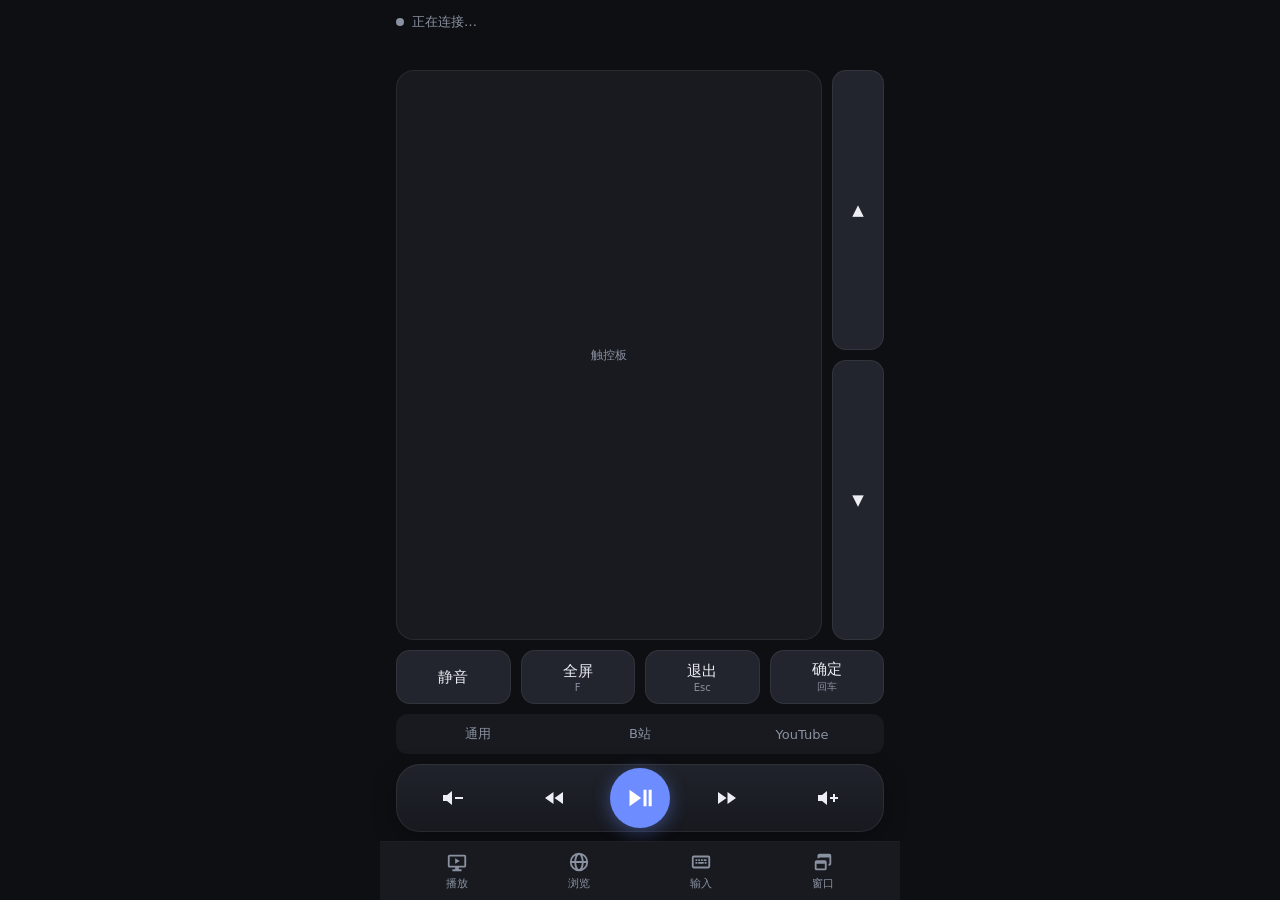
==== commit 85d362d1: "Merge feature/compact-layout into dev" ====
--- a/index.html
+++ b/index.html
@@ -47,20 +47,6 @@
   #winlist button.active { box-shadow:inset 0 0 0 1.5px var(--accent); }
   #winlist p { color:var(--dim); font-size:13px; text-align:center; margin:auto; }
 
-  /* 播放页：圆盘 */
-  .ringwrap { flex:1; min-height:0; display:flex; align-items:center; justify-content:center; }
-  .ring { --size:min(68vw, 36dvh, 290px); width:var(--size); height:var(--size); border-radius:50%; overflow:hidden; flex:none;
-          background:linear-gradient(160deg,#20232b,#16181d); box-shadow:inset 0 0 0 1px var(--line), 0 10px 30px rgba(0,0,0,.35);
-          display:grid; grid-template:1fr 1.2fr 1fr / 1fr 1.2fr 1fr; }
-  .ring button { background:transparent; box-shadow:none; border-radius:0; height:auto; font-size:13px; color:var(--dim); }
-  .ring button svg { width:26px; height:26px; color:var(--text); }
-  .ring button.on { background:rgba(255,255,255,.07); transform:none; }
-  .ring .up { grid-area:1/1/2/4; padding-top:8%; } .ring .down { grid-area:3/1/4/4; padding-bottom:8%; }
-  .ring .lt { grid-area:2/1; } .ring .rt { grid-area:2/3; }
-  .ring .mid { grid-area:2/2; border-radius:50%; background:var(--accent); color:#fff; box-shadow:0 4px 16px rgba(108,140,255,.35); }
-  .ring .mid svg { width:34px; height:34px; color:#fff; }
-  .ring .mid.on { background:var(--accent-on); transform:scale(.95); }
-
   /* 网站切换 */
   .chips { display:flex; gap:6px; background:var(--surface); border-radius:12px; padding:4px; flex:none; }
   .chips button { flex:1; height:32px; font-size:13px; border-radius:9px; background:transparent; box-shadow:none; color:var(--dim); }
@@ -76,10 +62,6 @@
   /* 播放键：播放中是实心亮色 + 暂停图标，暂停时是空心描边 + 播放图标 */
   .playbtn svg { display:none; }
   .playbtn[data-state="unknown"] .s-unknown, .playbtn[data-state="playing"] .s-pause, .playbtn[data-state="paused"] .s-play { display:block; }
-  .playbtn, .ring .playbtn { background:var(--accent); color:#fff; box-shadow:0 4px 16px rgba(108,140,255,.35); }
-  .playbtn.on, .ring .playbtn.on { background:var(--accent-on); }
-  .playbtn[data-state="paused"], .ring .playbtn[data-state="paused"] { background:var(--key); color:var(--accent); box-shadow:inset 0 0 0 2px var(--accent); }
-  .ring .playbtn[data-state="paused"] svg { color:var(--accent); }
   #now { flex:none; height:18px; font-size:13px; color:var(--dim); text-align:center; white-space:nowrap; overflow:hidden; text-overflow:ellipsis; }
   #now b { color:var(--text); font-weight:500; }
   .strip { display:flex; flex-direction:column; gap:var(--gap); width:52px; }
@@ -93,9 +75,16 @@
   .primary { background:var(--accent); color:#fff; box-shadow:none; } .primary.on { background:var(--accent-on); }
   .spacer { flex:1; }
 
-  /* 常驻的音量和播放 */
-  .dock { display:grid; grid-template-columns:1fr 1.3fr 1fr; gap:var(--gap); flex:none; }
-  body[data-screen="play"] .dock { display:none; }
+  /* 常驻的播放条：音量、快退、播放暂停、快进 */
+  .bar { flex:none; display:grid; grid-template-columns:1fr 1fr 72px 1fr 1fr; align-items:center; height:68px; padding:0 6px; margin-bottom:10px;
+         border-radius:24px; background:linear-gradient(180deg,#20232b,#17191f); box-shadow:inset 0 0 0 1px var(--line), 0 8px 24px rgba(0,0,0,.3); }
+  .bar button { height:56px; background:transparent; box-shadow:none; border-radius:16px; }
+  .bar button svg { width:24px; height:24px; }
+  .bar button.on { background:rgba(255,255,255,.07); transform:none; }
+  .bar .playbtn { width:60px; height:60px; border-radius:50%; justify-self:center; background:var(--accent); color:#fff; box-shadow:0 4px 18px rgba(108,140,255,.4); }
+  .bar .playbtn svg { width:28px; height:28px; }
+  .bar .playbtn.on { background:var(--accent-on); transform:scale(.94); }
+  .bar .playbtn[data-state="paused"] { background:var(--key); color:var(--accent); box-shadow:inset 0 0 0 2px var(--accent); }
 
   /* 底部导航 */
   nav { display:flex; flex:none; margin:0 -16px; padding:6px 16px calc(6px + env(safe-area-inset-bottom)); background:var(--surface); box-shadow:0 -1px 0 var(--line); }
@@ -117,8 +106,9 @@
   <symbol id="i-pause" viewBox="0 0 24 24"><path d="M6 4h4v16H6zM14 4h4v16h-4z"/></symbol>
   <symbol id="i-rew"viewBox="0 0 24 24"><path d="M11.5 6v12L3 12zM21 6v12l-8.5-6z"/></symbol>
   <symbol id="i-ff" viewBox="0 0 24 24"><path d="M12.5 6v12l8.5-6zM3 6v12l8.5-6z"/></symbol>
-  <symbol id="i-plus" viewBox="0 0 24 24"><path d="M11 5h2v6h6v2h-6v6h-2v-6H5v-2h6z"/></symbol>
-  <symbol id="i-minus" viewBox="0 0 24 24"><path d="M5 11h14v2H5z"/></symbol>
+  <symbol id="i-volup" viewBox="0 0 24 24"><path d="M2 9v6h4l5 4V5L6 9zM17 8h2v3h3v2h-3v3h-2v-3h-3v-2h3z"/></symbol>
+  <symbol id="i-voldown" viewBox="0 0 24 24"><path d="M2 9v6h4l5 4V5L6 9zM14 11h8v2h-8z"/></symbol>
+  <symbol id="i-globe" viewBox="0 0 24 24"><path fill-rule="evenodd" d="M12 2a10 10 0 1 0 0 20 10 10 0 0 0 0-20zm0 2.2c1.200 0 2.700 2.600 3.100 6.800H8.900c.4-4.200 1.900-6.800 3.100-6.800zM4.100 11a8 8 0 0 1 4.300-6.100C7.600 6.400 7.100 8.500 6.900 11zm0 2h2.800c.2 2.500.7 4.600 1.500 6.100A8 8 0 0 1 4.100 13zm4.800 0h6.200c-.4 4.200-1.900 6.800-3.100 6.800S9.300 17.200 8.900 13zm8.200 0h2.800a8 8 0 0 1-4.300 6.100c.8-1.500 1.300-3.600 1.500-6.100zm0-2c-.2-2.500-.7-4.600-1.500-6.100A8 8 0 0 1 19.900 11z"/></symbol>
   <symbol id="i-pad" viewBox="0 0 24 24"><path d="M5 3h14a2 2 0 0 1 2 2v14a2 2 0 0 1-2 2H5a2 2 0 0 1-2-2V5a2 2 0 0 1 2-2zm0 2v9h6V5zm8 0v9h6V5zM5 16v3h14v-3z"/></symbol>
   <symbol id="i-kbd" viewBox="0 0 24 24"><path d="M4 5h16a2 2 0 0 1 2 2v10a2 2 0 0 1-2 2H4a2 2 0 0 1-2-2V7a2 2 0 0 1 2-2zm0 2v10h16V7zm2 2h2v2H6zm3 0h2v2H9zm3 0h2v2h-2zm3 0h3v2h-3zM6 12h2v2H6zm3 0h6v2H9zm7 0h2v2h-2z"/></symbol>
   <symbol id="i-win" viewBox="0 0 24 24"><path d="M8 3h11a2 2 0 0 1 2 2v9a2 2 0 0 1-2 2h-1v-2h1V7H8v1H6V5a2 2 0 0 1 2-2zM5 10h9a2 2 0 0 1 2 2v7a2 2 0 0 1-2 2H5a2 2 0 0 1-2-2v-7a2 2 0 0 1 2-2zm0 4v5h9v-5z"/></symbol>
@@ -133,13 +123,11 @@
 <!-- 播放 -->
 <section class="screen" id="play">
   <div id="now"></div>
-  <div class="ringwrap">
-    <div class="ring">
-      <button class="up" data-k="volup" data-repeat><svg><use href="#i-plus"/></svg>音量</button>
-      <button class="lt" data-k="left" data-repeat><svg><use href="#i-rew"/></svg></button>
-      <button class="mid playbtn" data-k="space" data-state="unknown"><svg class="s-unknown"><use href="#i-play"/></svg><svg class="s-play"><use href="#i-playonly"/></svg><svg class="s-pause"><use href="#i-pause"/></svg></button>
-      <button class="rt" data-k="right" data-repeat><svg><use href="#i-ff"/></svg></button>
-      <button class="down" data-k="voldown" data-repeat>音量<svg><use href="#i-minus"/></svg></button>
+  <div class="padrow">
+    <div class="pad">触控板</div>
+    <div class="strip">
+      <button data-scroll="250" data-repeat>▲</button>
+      <button data-scroll="-250" data-repeat>▼</button>
     </div>
   </div>
 
@@ -184,7 +172,7 @@
   </div>
 </section>
 
-<!-- 触控板 -->
+<!-- 浏览 -->
 <section class="screen" id="padscreen">
   <div class="padrow">
     <div class="pad">滑动移动鼠标　轻点单击　连点两下双击<br>双指轻点右键　双指滑动滚动</div>
@@ -250,15 +238,17 @@
   </div>
 </section>
 
-<div class="dock">
-  <button data-k="voldown" data-repeat><svg><use href="#i-minus"/></svg></button>
+<div class="bar">
+  <button data-k="voldown" data-repeat><svg><use href="#i-voldown"/></svg></button>
+  <button data-k="left" data-repeat><svg><use href="#i-rew"/></svg></button>
   <button class="playbtn" data-k="space" data-state="unknown"><svg class="s-unknown"><use href="#i-play"/></svg><svg class="s-play"><use href="#i-playonly"/></svg><svg class="s-pause"><use href="#i-pause"/></svg></button>
-  <button data-k="volup" data-repeat><svg><use href="#i-plus"/></svg></button>
+  <button data-k="right" data-repeat><svg><use href="#i-ff"/></svg></button>
+  <button data-k="volup" data-repeat><svg><use href="#i-volup"/></svg></button>
 </div>
 
 <nav>
   <button data-go="play"><svg><use href="#i-tv"/></svg>播放</button>
-  <button data-go="pad"><svg><use href="#i-pad"/></svg>触控板</button>
+  <button data-go="pad"><svg><use href="#i-globe"/></svg>浏览</button>
   <button data-go="type"><svg><use href="#i-kbd"/></svg>输入</button>
   <button data-go="wins"><svg><use href="#i-win"/></svg>窗口</button>
 </nav>
@@ -405,7 +395,7 @@
   setTimeout(pollState, 900);
 }));
 
-// 触控板（播放以外的页面各有一块，共用一套手势）
+// 触控板（播放、浏览、输入页各有一块，共用一套手势）
 const SPEED = 1.7;
 let pending = { dx: 0, dy: 0, scroll: 0 }, busy = false;
 
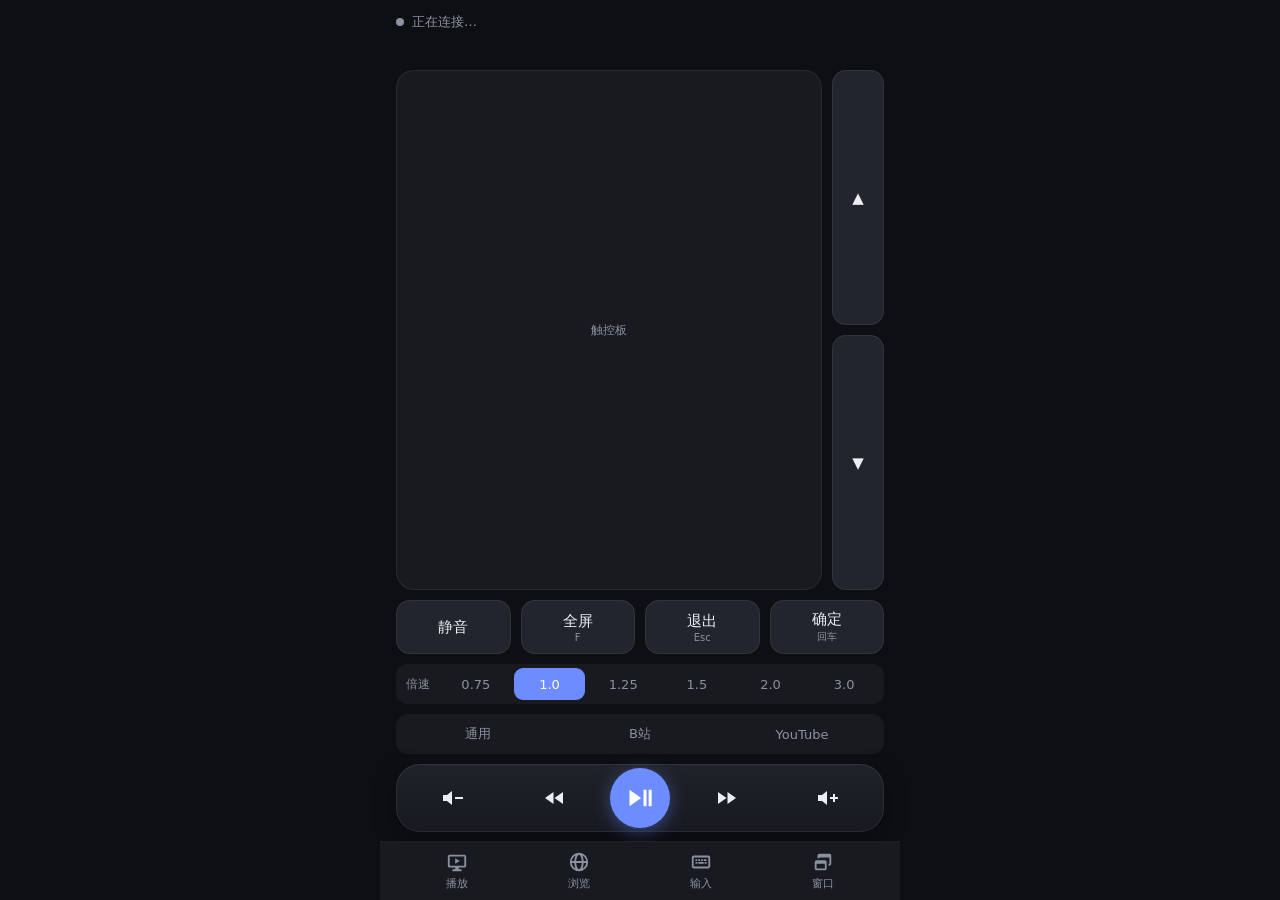
==== commit 94122b15: "Merge feature/speed-timer-sites into dev" ====
--- a/index.html
+++ b/index.html
@@ -52,6 +52,9 @@
   .chips button { flex:1; height:32px; font-size:13px; border-radius:9px; background:transparent; box-shadow:none; color:var(--dim); }
   .chips button.sel { background:var(--key-on); color:var(--text); }
   .site { display:none; } .site.sel { display:grid; }
+  .speeds { align-items:center; gap:2px; }
+  .speeds span { font-size:12px; color:var(--dim); padding:0 8px 0 6px; }
+  .speeds button.sel { background:var(--accent); color:#fff; }
 
   /* 触控板页 */
   .padrow { flex:1; min-height:120px; display:flex; gap:var(--gap); }
@@ -138,6 +141,16 @@
     <button data-k="enter">确定<small>回车</small></button>
   </div>
 
+  <div class="chips speeds">
+    <span>倍速</span>
+    <button data-k="f13">0.75</button>
+    <button data-k="f14" class="sel">1.0</button>
+    <button data-k="f15">1.25</button>
+    <button data-k="f16">1.5</button>
+    <button data-k="f17">2.0</button>
+    <button data-k="f18">3.0</button>
+  </div>
+
   <div class="chips">
     <button data-site="any">通用</button>
     <button data-site="bili">B站</button>
@@ -149,6 +162,10 @@
     <button data-k="down" data-repeat>↓</button>
     <button data-k="c">字幕<small>C</small></button>
     <button data-k="media">播放键<small>后台也有效</small></button>
+    <button data-k="f19" data-repeat>−30 秒</button>
+    <button data-k="f20" data-repeat>+30 秒</button>
+    <button data-k="f21" data-only="win">跳片头<small>+90 秒</small></button>
+    <button id="timer">定时暂停<small>关</small></button>
   </div>
   <div class="grid site" id="bili">
     <button data-k="[">上一集</button>
@@ -191,6 +208,10 @@
     <button data-k="ctrl+tab">标签 ▶</button>
     <button data-k="mod+-">缩小</button>
     <button data-k="mod+=">放大</button>
+    <button data-open="https://www.bilibili.com">B站</button>
+    <button data-open="https://www.youtube.com">YouTube</button>
+    <button data-open="https://www.iyf.tv">爱壹帆</button>
+    <button data-k="mod+t">新标签</button>
   </div>
 </section>
 
@@ -296,10 +317,10 @@
 document.addEventListener("visibilitychange", () => { if (!document.hidden) send({ a: "ping" }); });
 
 // 按钮：按下立即触发，带 data-repeat 的长按连发
-document.querySelectorAll("button[data-k], button[data-scroll]").forEach(btn => {
+document.querySelectorAll("button[data-k], button[data-scroll], button[data-open]").forEach(btn => {
   let delay, repeat;
-  const fire = () => send(btn.dataset.scroll
-    ? { a: "scroll", dy: Number(btn.dataset.scroll) }
+  const fire = () => send(btn.dataset.scroll ? { a: "scroll", dy: Number(btn.dataset.scroll) }
+    : btn.dataset.open ? { a: "open", url: btn.dataset.open }
     : { a: "key", k: (PLATFORM === "mac" && btn.dataset.mac) || btn.dataset.k });
   const stop = () => { clearTimeout(delay); clearInterval(repeat); btn.classList.remove("on"); };
   btn.addEventListener("pointerdown", e => {
@@ -348,11 +369,11 @@
 document.querySelectorAll("[data-only]").forEach(b => { if (b.dataset.only !== PLATFORM) b.remove(); });
 document.querySelectorAll("#wins .grid button").forEach(b => b.addEventListener("pointerup", () => setTimeout(loadWindows, 500)));
 function setSite(site) {
-  pick(".chips button", "site", site, "site");
+  pick(".chips button[data-site]", "site", site, "site");
   document.querySelectorAll(".site").forEach(d => d.classList.toggle("sel", d.id === site));
 }
 document.querySelectorAll("nav button").forEach(b => b.addEventListener("pointerdown", () => go(b.dataset.go)));
-document.querySelectorAll(".chips button").forEach(b => b.addEventListener("pointerdown", () => setSite(b.dataset.site)));
+document.querySelectorAll(".chips button[data-site]").forEach(b => b.addEventListener("pointerdown", () => setSite(b.dataset.site)));
 go(["play", "pad", "type", "wins"].includes(store.get("screen")) ? store.get("screen") : "play");
 setSite(["any", "bili", "yt"].includes(store.get("site")) ? store.get("site") : "any");
 
@@ -381,7 +402,25 @@
     b.textContent = state.title;
     nowBox.appendChild(b);
   }
-}
+  if ("timer" in state) timerLabel.textContent = state.timer ? "剩 " + Math.ceil(state.timer / 60) + " 分钟" : "关";
+}
+
+// 定时暂停：每按一次换一档
+const timerButton = document.getElementById("timer"), timerLabel = timerButton.querySelector("small");
+const TIMER_STEPS = [15, 30, 60, 90, 0];
+let timerStep = -1;
+timerButton.addEventListener("pointerdown", () => {
+  timerButton.classList.add("on");
+  timerStep = (timerStep + 1) % TIMER_STEPS.length;
+  const min = TIMER_STEPS[timerStep];
+  send({ a: "timer", min }).then(ok => { if (ok) { toast(min ? min + " 分钟后暂停" : "已取消定时"); pollState(); } });
+});
+["pointerup", "pointercancel", "pointerleave"].forEach(t => timerButton.addEventListener(t, () => timerButton.classList.remove("on")));
+
+// 倍速：记住选了哪一档（要装浏览器助手扩展才生效）
+document.querySelectorAll(".speeds button").forEach(b => b.addEventListener("pointerdown", () => {
+  document.querySelectorAll(".speeds button").forEach(x => x.classList.toggle("sel", x === b));
+}));
 function pollState() {
   if (document.hidden || !token) return;
   send({ a: "state" }).then(state => { if (state && typeof state === "object") showState(state); });
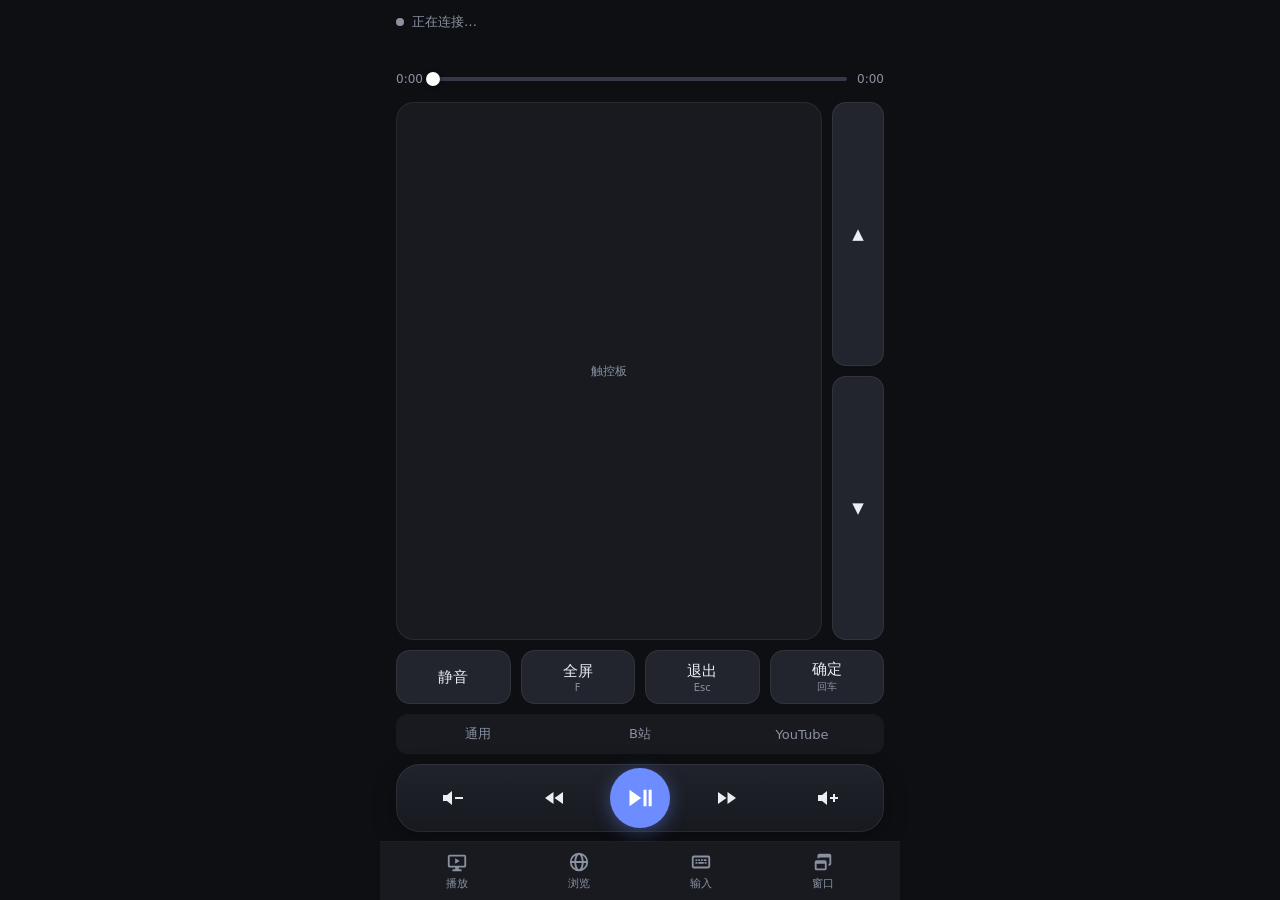
==== commit 7e6c14f5: "Add progress bar, seeking and volume readout; drop the browser extension Progress, duration and volu" ====
--- a/index.html
+++ b/index.html
@@ -26,6 +26,7 @@
   header { display:flex; align-items:center; gap:8px; height:28px; flex:none; font-size:13px; color:var(--dim); }
   #dot { width:8px; height:8px; border-radius:50%; background:var(--dim); }
   #dot.ok { background:var(--ok); } #dot.bad { background:var(--bad); }
+  #vol { margin-left:auto; font-variant-numeric:tabular-nums; }
 
   /* 按键 */
   button { font:inherit; color:inherit; background:var(--key); border:0; border-radius:14px; height:var(--keyh); font-size:15px; padding:0 2px;
@@ -52,9 +53,6 @@
   .chips button { flex:1; height:32px; font-size:13px; border-radius:9px; background:transparent; box-shadow:none; color:var(--dim); }
   .chips button.sel { background:var(--key-on); color:var(--text); }
   .site { display:none; } .site.sel { display:grid; }
-  .speeds { align-items:center; gap:2px; }
-  .speeds span { font-size:12px; color:var(--dim); padding:0 8px 0 6px; }
-  .speeds button.sel { background:var(--accent); color:#fff; }
 
   /* 触控板页 */
   .padrow { flex:1; min-height:120px; display:flex; gap:var(--gap); }
@@ -67,6 +65,15 @@
   .playbtn[data-state="unknown"] .s-unknown, .playbtn[data-state="playing"] .s-pause, .playbtn[data-state="paused"] .s-play { display:block; }
   #now { flex:none; height:18px; font-size:13px; color:var(--dim); text-align:center; white-space:nowrap; overflow:hidden; text-overflow:ellipsis; }
   #now b { color:var(--text); font-weight:500; }
+  /* 进度条：可以拖动；电脑读不到进度时整条隐藏 */
+  #prog { flex:none; display:flex; align-items:center; gap:10px; height:26px; margin-top:-4px; font-size:12px; color:var(--dim); font-variant-numeric:tabular-nums; }
+  #track { flex:1; height:26px; position:relative; touch-action:none; }
+  #track::before, #fill { content:""; position:absolute; left:0; top:11px; height:4px; border-radius:2px; }
+  #track::before { right:0; background:var(--key-on); }
+  #fill { width:0; background:var(--accent); }
+  #knob { position:absolute; left:0; top:6px; width:14px; height:14px; margin-left:-7px; border-radius:50%; background:#fff; box-shadow:0 1px 4px rgba(0,0,0,.5); }
+  body.notimeline #prog { display:none; }
+  body.notimeline button[data-rel] { opacity:.35; }
   .strip { display:flex; flex-direction:column; gap:var(--gap); width:52px; }
   .strip button { flex:1; height:auto; }
 
@@ -118,7 +125,7 @@
   <symbol id="i-tv"viewBox="0 0 24 24"><path d="M4 4h16a2 2 0 0 1 2 2v10a2 2 0 0 1-2 2h-6v2h3v2H7v-2h3v-2H4a2 2 0 0 1-2-2V6a2 2 0 0 1 2-2zm0 2v10h16V6zm6 2l5 3-5 3z"/></symbol>
 </svg>
 
-<header><span id="dot"></span><span id="status">正在连接…</span></header>
+<header><span id="dot"></span><span id="status">正在连接…</span><span id="vol"></span></header>
 <div id="toast"></div>
 
 <!-- data-k 是按键组合；mod 表示 Windows 的 Ctrl / Mac 的 Command；data-mac 是 Mac 上写法不同时用的；data-repeat 表示长按连发 -->
@@ -126,6 +133,7 @@
 <!-- 播放 -->
 <section class="screen" id="play">
   <div id="now"></div>
+  <div id="prog"><span id="cur">0:00</span><div id="track"><div id="fill"></div><div id="knob"></div></div><span id="total">0:00</span></div>
   <div class="padrow">
     <div class="pad">触控板</div>
     <div class="strip">
@@ -141,16 +149,6 @@
     <button data-k="enter">确定<small>回车</small></button>
   </div>
 
-  <div class="chips speeds">
-    <span>倍速</span>
-    <button data-k="f13">0.75</button>
-    <button data-k="f14" class="sel">1.0</button>
-    <button data-k="f15">1.25</button>
-    <button data-k="f16">1.5</button>
-    <button data-k="f17">2.0</button>
-    <button data-k="f18">3.0</button>
-  </div>
-
   <div class="chips">
     <button data-site="any">通用</button>
     <button data-site="bili">B站</button>
@@ -162,9 +160,9 @@
     <button data-k="down" data-repeat>↓</button>
     <button data-k="c">字幕<small>C</small></button>
     <button data-k="media">播放键<small>后台也有效</small></button>
-    <button data-k="f19" data-repeat>−30 秒</button>
-    <button data-k="f20" data-repeat>+30 秒</button>
-    <button data-k="f21" data-only="win">跳片头<small>+90 秒</small></button>
+    <button data-rel="-30">−30 秒</button>
+    <button data-rel="30">+30 秒</button>
+    <button data-rel="90">跳片头<small>+90 秒</small></button>
     <button id="timer">定时暂停<small>关</small></button>
   </div>
   <div class="grid site" id="bili">
@@ -210,7 +208,6 @@
     <button data-k="mod+=">放大</button>
     <button data-open="https://www.bilibili.com">B站</button>
     <button data-open="https://www.youtube.com">YouTube</button>
-    <button data-open="https://www.iyf.tv">爱壹帆</button>
     <button data-k="mod+t">新标签</button>
   </div>
 </section>
@@ -388,25 +385,101 @@
 document.getElementById("sendEnter").addEventListener("click", () => sendText(true));
 textInput.addEventListener("keydown", e => { if (e.key === "Enter" && !e.isComposing) { e.preventDefault(); sendText(true); } });
 
-// 播放状态：定时问电脑当前是播放还是暂停，更新播放键的样子
-const playButtons = document.querySelectorAll(".playbtn"), nowBox = document.getElementById("now");
-let playing = null;
-function showState(state) {
-  playing = state.playing;
-  const name = playing === true ? "playing" : playing === false ? "paused" : "unknown";
+// 播放状态：定时问电脑，更新播放键、标题、进度条和音量。
+// 浏览器上报“播放 / 暂停”可能晚十秒左右，所以按下播放键后先按预期显示，过一会儿再以电脑为准。
+const playButtons = document.querySelectorAll(".playbtn"), nowBox = document.getElementById("now"), volBox = document.getElementById("vol");
+const curBox = document.getElementById("cur"), totalBox = document.getElementById("total");
+const track = document.getElementById("track"), fill = document.getElementById("fill"), knob = document.getElementById("knob");
+const media = { playing: null, title: "", pos: 0, dur: 0, at: 0, holdPlay: 0, holdPos: 0, serverPos: 0 };
+let dragging = null;
+
+function clock(sec) {
+  sec = Math.max(0, Math.floor(sec));
+  const h = Math.floor(sec / 3600), m = Math.floor(sec % 3600 / 60), s = String(sec % 60).padStart(2, "0");
+  return h ? h + ":" + String(m).padStart(2, "0") + ":" + s : m + ":" + s;
+}
+function localPos() {
+  const pos = media.playing ? media.pos + (performance.now() - media.at) / 1000 : media.pos;
+  return Math.max(0, Math.min(media.dur, pos));
+}
+function setPos(pos) { media.pos = pos; media.at = performance.now(); }
+
+function render() {
+  const name = media.playing === true ? "playing" : media.playing === false ? "paused" : "unknown";
   playButtons.forEach(b => { b.dataset.state = name; });
   nowBox.textContent = "";
-  if (playing !== null && state.title) {
-    nowBox.textContent = playing ? "正在播放　" : "已暂停　";
+  if (media.playing !== null && media.title) {
+    nowBox.textContent = media.playing ? "正在播放　" : "已暂停　";
     const b = document.createElement("b");
-    b.textContent = state.title;
+    b.textContent = media.title;
     nowBox.appendChild(b);
   }
+  document.body.classList.toggle("notimeline", !media.dur);
+  if (media.dur) {
+    const pos = dragging === null ? localPos() : dragging;
+    const percent = pos / media.dur * 100 + "%";
+    fill.style.width = percent; knob.style.left = percent;
+    curBox.textContent = clock(pos); totalBox.textContent = clock(media.dur);
+  }
+}
+
+function applyState(state) {
+  const now = performance.now();
+  const newVideo = state.dur !== media.dur || state.title !== media.title;
+  const moved = Math.abs(state.pos - media.serverPos) > 2;   // 电脑上的进度跳了，说明发生过跳转
+  media.serverPos = state.pos;
+  if (newVideo || now > media.holdPlay || media.playing === null || state.playing === null) {
+    if (state.playing !== media.playing) { setPos(localPos()); media.playing = state.playing; }
+  }
+  media.dur = state.dur || 0;
+  media.title = state.title || "";
+  if (newVideo) setPos(state.pos);
+  else if (now > media.holdPos && Math.abs(state.pos - localPos()) > 2 && (moved || state.playing === media.playing)) setPos(state.pos);
+  volBox.textContent = state.vol === null || state.vol === undefined ? "" : state.muted ? "已静音" : "音量 " + state.vol;
   if ("timer" in state) timerLabel.textContent = state.timer ? "剩 " + Math.ceil(state.timer / 60) + " 分钟" : "关";
-}
+  render();
+}
+function pollState() {
+  if (document.hidden || !token) return;
+  send({ a: "state" }).then(state => { if (state && typeof state === "object") applyState(state); });
+}
+setInterval(pollState, 1500);
+setInterval(render, 500);
+document.addEventListener("visibilitychange", pollState);
+
+playButtons.forEach(b => b.addEventListener("pointerdown", () => {
+  if (media.playing === null) return;
+  setPos(localPos());
+  media.playing = !media.playing;
+  media.holdPlay = performance.now() + 12000;
+  render();
+}));
+
+// 跳转：进度条拖动和 ±30 秒都换算成绝对位置发给电脑
+function seekTo(pos) {
+  if (!media.dur) return;
+  pos = Math.max(0, Math.min(media.dur - 1, pos));
+  setPos(pos);
+  media.holdPos = performance.now() + 2500;
+  send({ a: "seek", to: pos });
+  render();
+}
+function trackPos(e) {
+  const box = track.getBoundingClientRect();
+  return Math.max(0, Math.min(1, (e.clientX - box.left) / box.width)) * media.dur;
+}
+track.addEventListener("pointerdown", e => { track.setPointerCapture(e.pointerId); dragging = trackPos(e); render(); });
+track.addEventListener("pointermove", e => { if (dragging !== null) { dragging = trackPos(e); render(); } });
+track.addEventListener("pointerup", e => { if (dragging !== null) { const pos = trackPos(e); dragging = null; seekTo(pos); } });
+track.addEventListener("pointercancel", () => { dragging = null; render(); });
+document.querySelectorAll("button[data-rel]").forEach(b => {
+  b.addEventListener("pointerdown", () => { b.classList.add("on"); seekTo(localPos() + Number(b.dataset.rel)); });
+  ["pointerup", "pointercancel", "pointerleave"].forEach(t => b.addEventListener(t, () => b.classList.remove("on")));
+});
 
 // 定时暂停：每按一次换一档
 const timerButton = document.getElementById("timer"), timerLabel = timerButton.querySelector("small");
+pollState();
 const TIMER_STEPS = [15, 30, 60, 90, 0];
 let timerStep = -1;
 timerButton.addEventListener("pointerdown", () => {
@@ -416,23 +489,6 @@
   send({ a: "timer", min }).then(ok => { if (ok) { toast(min ? min + " 分钟后暂停" : "已取消定时"); pollState(); } });
 });
 ["pointerup", "pointercancel", "pointerleave"].forEach(t => timerButton.addEventListener(t, () => timerButton.classList.remove("on")));
-
-// 倍速：记住选了哪一档（要装浏览器助手扩展才生效）
-document.querySelectorAll(".speeds button").forEach(b => b.addEventListener("pointerdown", () => {
-  document.querySelectorAll(".speeds button").forEach(x => x.classList.toggle("sel", x === b));
-}));
-function pollState() {
-  if (document.hidden || !token) return;
-  send({ a: "state" }).then(state => { if (state && typeof state === "object") showState(state); });
-}
-setInterval(pollState, 1500);
-pollState();
-document.addEventListener("visibilitychange", pollState);
-// 按下后先按预期翻转，再向电脑确认
-playButtons.forEach(b => b.addEventListener("pointerdown", () => {
-  if (playing !== null) showState({ playing: !playing, title: nowBox.lastChild ? nowBox.lastChild.textContent : "" });
-  setTimeout(pollState, 900);
-}));
 
 // 触控板（播放、浏览、输入页各有一块，共用一套手势）
 const SPEED = 1.7;
